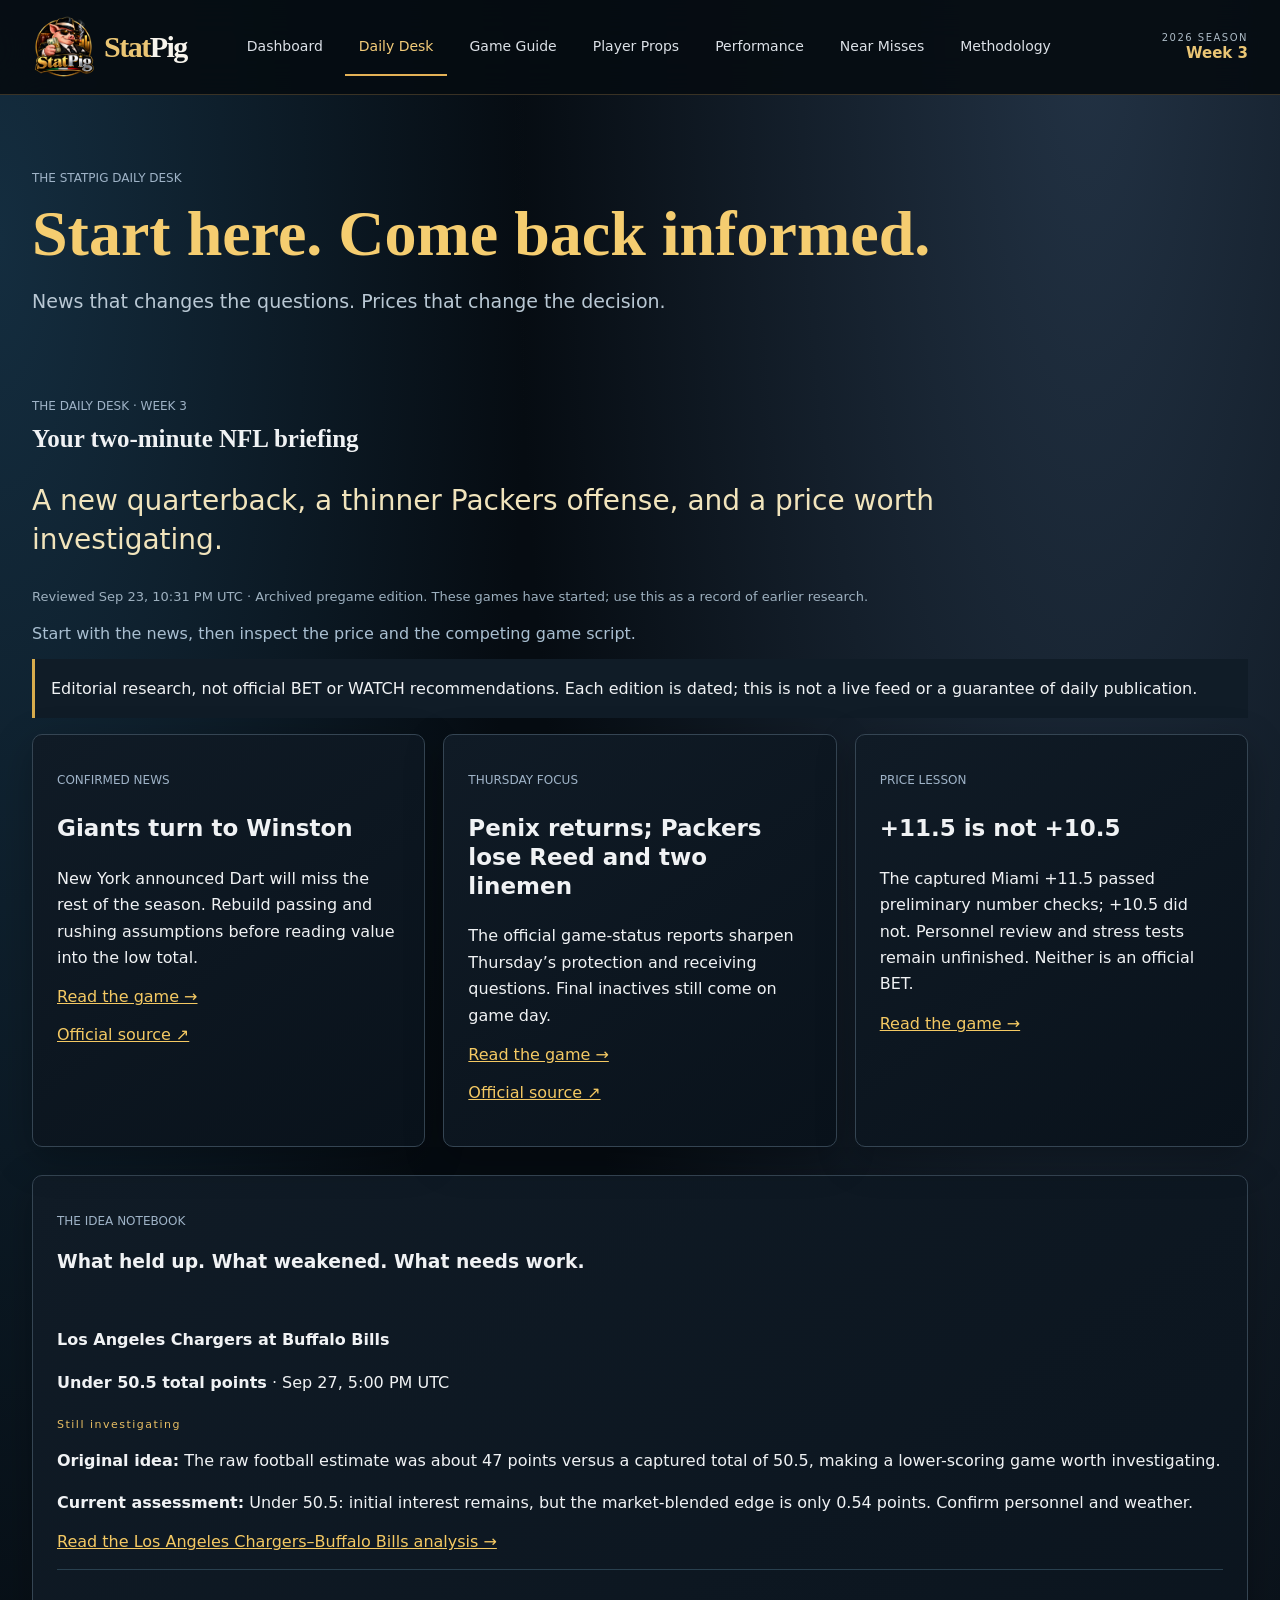
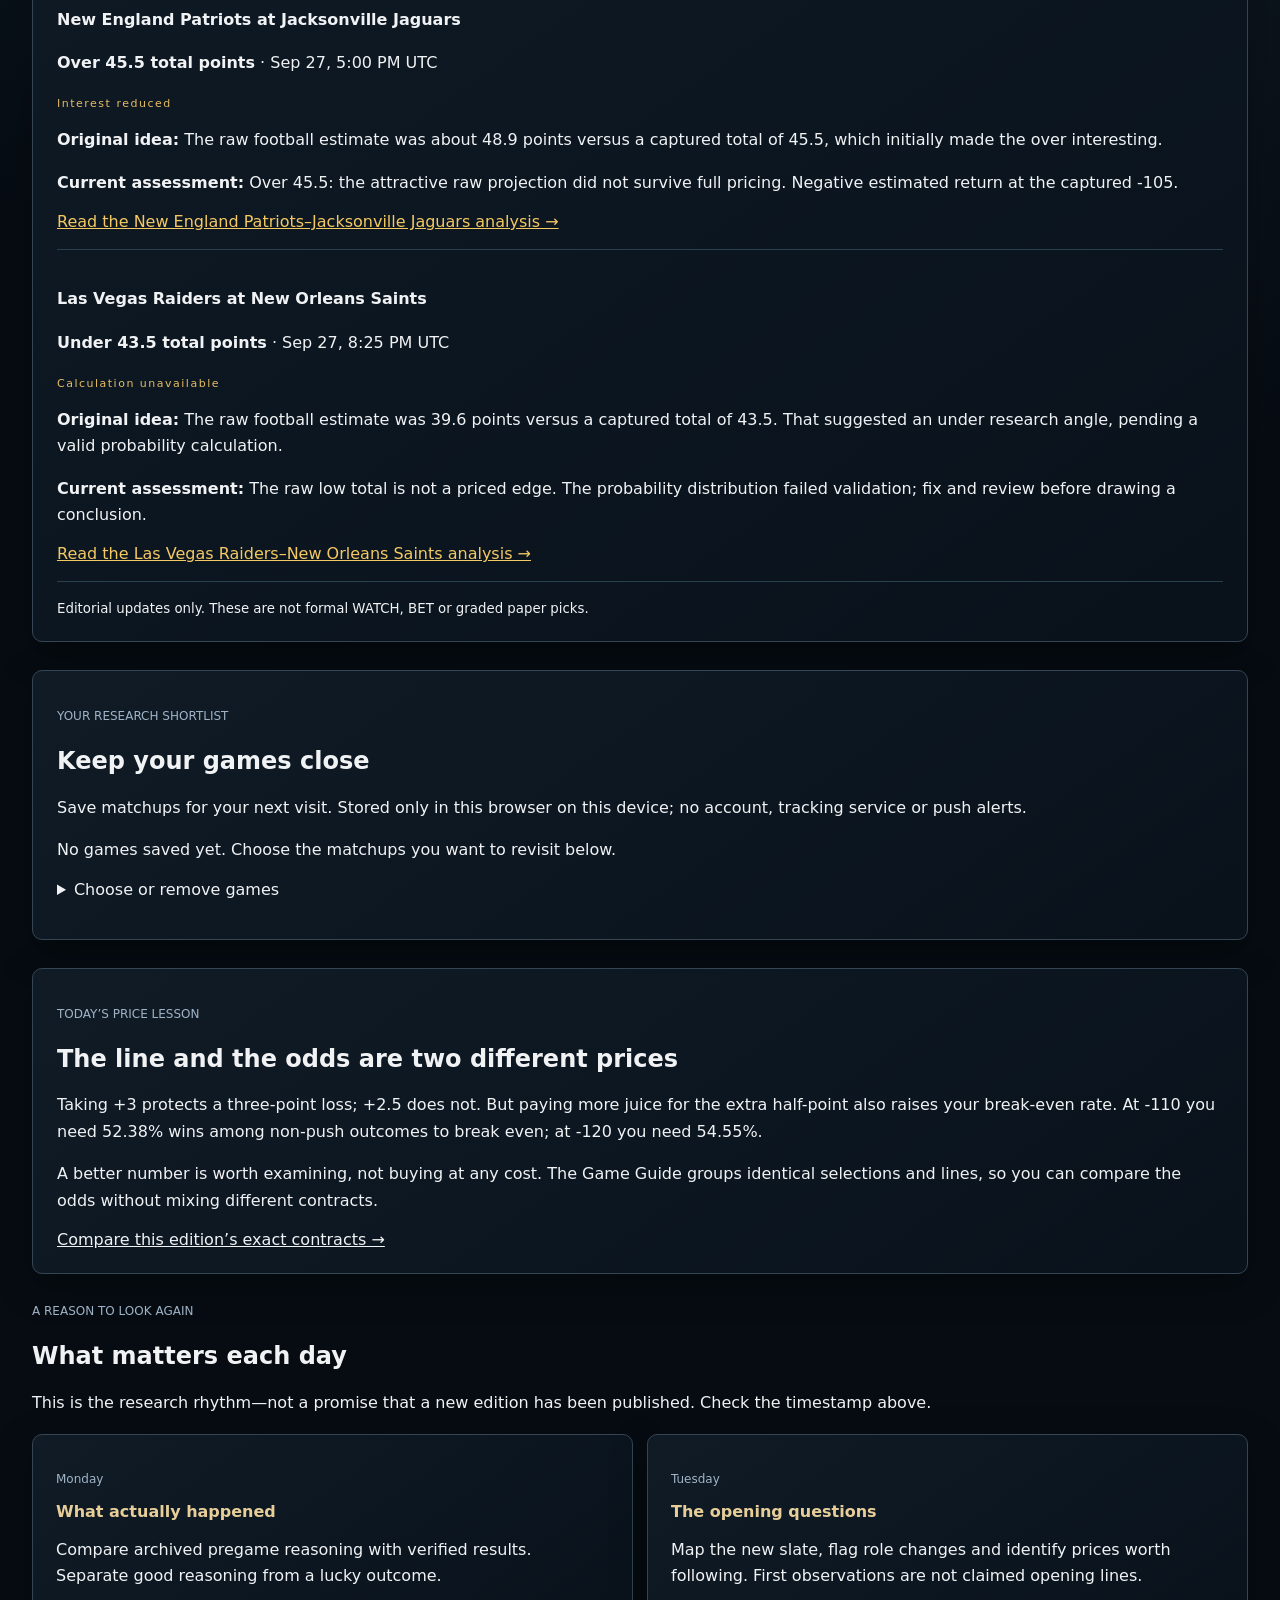
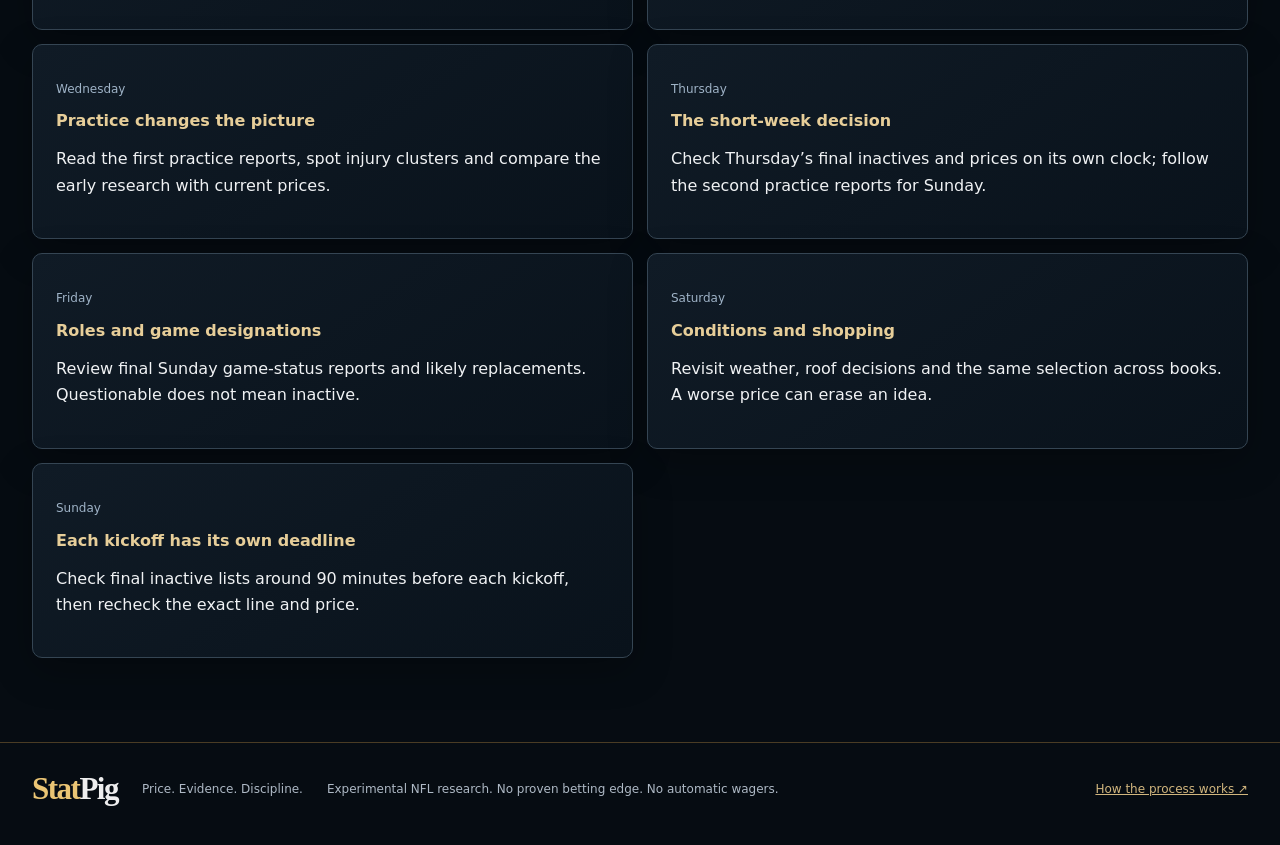
==== daily.html @ 7095e395 "Clarify notebook ideas and add Buffalo weather Identify notebook matchups, totals and kickoffs; sepa" ====
<!doctype html><html lang="en"><head><meta charset="utf-8"><meta name="viewport" content="width=device-width,initial-scale=1"><title>Daily Desk · StatPig</title><link rel="stylesheet" href="styles.css?v=17-week3-desk"><meta name="theme-color" content="#060c12"><meta name="description" content="StatPig NFL research: source-backed analysis, disciplined price gates, and transparent prospective performance."></head><body>
<a class="skip-link" href="#main-content">Skip to content</a><header class="topbar"><div class="site-header"><a class="wordmark" href="index.html" aria-label="StatPig home"><img src="statpig-mascot.png" alt="" width="66" height="66"><span>Stat<span>Pig</span></span></a><nav class="nav" aria-label="Main navigation"><a href="index.html">Dashboard</a><a href="daily.html" class="active" aria-current="page">Daily Desk</a><a href="guide.html">Game Guide</a><a href="props.html">Player Props</a><a href="results.html">Performance</a><a href="research.html">Near Misses</a><a href="methodology.html">Methodology</a></nav><div class="weekbox"><span>NFL Research</span><strong>Evidence first</strong></div></div></header>
<main id="main-content" class="shell"><section class="guide-intro"><p class="eyebrow">THE STATPIG DAILY DESK</p><h1>Start here. Come back informed.</h1><p>News that changes the questions. Prices that change the decision.</p></section><div id="daily-content"></div></main><footer class="footer" id="about"><a class="footer-brand" href="index.html">Stat<span>Pig</span></a><p>Price. Evidence. Discipline.</p><p class="fineprint">Experimental NFL research. No proven betting edge. No automatic wagers.</p><a href="methodology.html">How the process works ↗</a></footer><script src="shared.js?v=17-week3-desk"></script><script src="guide-data.js?v=17-week3-desk"></script><script src="daily-data.js?v=19-notebook"></script><script src="daily.js?v=19-notebook"></script></body></html>
---- styles.css ----
:root{
  --bg:#06111f;--bg2:#07182b;--panel:#0b1f36;--panel2:#102846;--line:#1d4163;--line2:#28567f;
  --ink:#f5f7fb;--muted:#9eb1c5;--cyan:#35d4ff;--blue:#2f84ff;--purple:#744dff;--green:#25d98a;
  --red:#ff5b65;--watch:#9aa9bc;--gold:#ffc84d;--shadow:0 14px 38px rgba(0,0,0,.28)
}
*{box-sizing:border-box}html{scroll-behavior:smooth}body{margin:0;background:radial-gradient(circle at 15% 0,#0b2d4b 0,transparent 30%),linear-gradient(180deg,#06111f,#071625 45%,#050d18);color:var(--ink);font-family:Inter,ui-sans-serif,system-ui,-apple-system,BlinkMacSystemFont,"Segoe UI",sans-serif;min-height:100vh}a{color:inherit}.topbar{position:sticky;top:0;z-index:20;background:rgba(5,14,25,.94);backdrop-filter:blur(18px);border-bottom:1px solid #163a5c}.brandrow{display:flex;align-items:center;justify-content:space-between;gap:22px;padding:18px 3vw 14px}.brand{display:flex;align-items:center;gap:14px}.ball{width:44px;height:44px;border:2px solid #dce9f6;border-radius:50%;display:grid;place-items:center;transform:rotate(-20deg);font-size:25px}.brand h1{font-size:23px;margin:0}.tag{color:#9fc0dd;margin:2px 0 0;font-size:13px}.quote{font-style:italic;color:#d3deea;font-size:13px;text-align:center;line-height:1.2}.weekbox{text-align:right}.weekbox span{display:block;color:#c8d5e3;font-size:12px}.weekbox strong{font-size:24px;color:var(--cyan)}.nav{display:flex;gap:4px;padding:0 3vw 8px;overflow-x:auto}.nav a{padding:11px 18px;border-radius:7px;text-decoration:none;color:#d9e6f1;font-size:13px;white-space:nowrap;border:1px solid transparent}.nav a.active,.nav a:hover{background:linear-gradient(180deg,#2f8cff,#1f6fe5);border-color:#58a8ff}.shell{padding:12px 2.6vw 42px;max-width:1800px;margin:auto}.kpis{display:grid;grid-template-columns:repeat(5,minmax(150px,1fr));gap:10px;margin:0 0 14px}.kpi{background:linear-gradient(180deg,#0b2037,#091a2e);border:1px solid var(--line);border-radius:8px;padding:14px 16px;text-align:center;box-shadow:var(--shadow)}.kpi .label{color:#b7c9d9;font-size:12px}.kpi strong{display:block;font-size:24px;margin-top:4px}.positive{color:var(--green)}.key{grid-column:span 2;display:flex;align-items:center;justify-content:space-around;gap:12px}.legend{display:flex;align-items:center;gap:8px;font-size:12px}.dot{width:20px;height:20px;border-radius:50%}.dot.bet{background:var(--green)}.dot.watch{background:var(--watch)}.dot.pass{background:var(--red)}.section-head{display:flex;align-items:flex-end;justify-content:space-between;gap:18px;margin:14px 0 8px}.section-head h2{font-size:20px;margin:0}.updated{font-size:12px;color:#c6d4e2}.panel{background:linear-gradient(180deg,rgba(13,34,57,.97),rgba(7,24,42,.97));border:1px solid var(--line2);border-radius:8px;box-shadow:var(--shadow)}.table-wrap{overflow:auto}.card-table{width:100%;border-collapse:collapse;min-width:1120px;font-size:12px}.card-table th{background:#0a1c31;color:#b9cad9;text-align:left;padding:9px 10px;border-right:1px solid #173654;border-bottom:1px solid #214a70;font-weight:600}.card-table td{padding:8px 10px;border-right:1px solid #15334f;border-bottom:1px solid #163957;vertical-align:middle}.card-table tr:hover{background:rgba(47,132,255,.10)}.teamcell{font-weight:700}.team-badge{display:inline-grid;place-items:center;width:28px;height:28px;border-radius:50%;background:#132d49;border:1px solid #2f668f;margin-right:8px;font-size:10px}.rating{font-weight:800;color:#67e8f9}.conf{color:var(--gold)}.status{display:inline-flex;align-items:center;justify-content:center;min-width:82px;padding:5px 11px;border-radius:999px;font-weight:900;font-size:11px;border:1px solid rgba(255,255,255,.25)}.status.BET{background:linear-gradient(180deg,#2af0a0,#10b96c);color:#042115}.status.WATCH{background:linear-gradient(180deg,#cbd5e1,#8798ac);color:#0a1725}.status.PASS{background:linear-gradient(180deg,#ff6c75,#db3946);color:#fff}.view{color:#6ccaff;font-weight:800;text-decoration:underline;cursor:pointer}.why{color:#d6e2ed;line-height:1.25}.info-grid{display:grid;grid-template-columns:1fr 1fr;gap:12px;margin-top:14px}.mini{padding:16px}.mini h3{margin:0 0 12px;font-size:16px}.injury{padding:10px 0;border-bottom:1px solid #163957}.injury:last-child{border-bottom:0}.injury strong{display:block}.injury span{font-size:12px;color:var(--muted)}.sev-high{color:#ff7b83}.sev-medium{color:#ffc95c}.log-table{width:100%;border-collapse:collapse;font-size:12px}.log-table th,.log-table td{padding:10px;border-bottom:1px solid #173957;text-align:left}.log-table th{color:#9fb4c8}.footer{padding:24px 3vw 40px;color:#6f8aa4;font-size:12px;text-align:center}

/* game page */
.game-hero{background:linear-gradient(90deg,#47259d,#5d2fc1,#30208c);border-top:1px solid #875eff;border-bottom:1px solid #875eff;padding:11px 3vw;display:flex;align-items:center;justify-content:space-between}.game-hero h2{margin:0;font-size:21px}.back{font-size:12px;text-decoration:none;color:#e8ddff}.matchup{display:grid;grid-template-columns:1.2fr .9fr .9fr;gap:12px;padding:14px}.teams{display:flex;justify-content:space-around;align-items:center;background:#091a2f;border:1px solid #173e60;border-radius:8px;padding:18px}.team{text-align:center}.team .big{width:74px;height:74px;border-radius:50%;display:grid;place-items:center;margin:0 auto 8px;background:#102947;border:2px solid #3e769f;font-weight:900;font-size:22px}.at{font-size:28px;color:#8aa0b6}.recbox,.confbox{background:#102845;border:1px solid #285174;border-radius:8px;padding:16px;text-align:center}.recbox .status{font-size:18px;min-width:130px}.recbox small,.confbox small{color:#b7c6d7}.tabs{display:flex;gap:3px;padding:0 14px 12px;overflow:auto}.tabs button{background:#0f2945;color:#dbe7f1;border:1px solid #1c4467;border-radius:6px;padding:10px 15px;cursor:pointer;white-space:nowrap}.tabs button.active{background:#2d84ff}.detail{display:grid;grid-template-columns:1.1fr 1.1fr 1fr;gap:12px;padding:0 14px 14px}.detail-card{background:#071a2f;border:1px solid #204b6d;border-radius:8px;padding:15px}.detail-card h3{margin:0 0 12px;font-size:15px}.reason{display:grid;grid-template-columns:30px 1fr;gap:9px;margin:10px 0}.num{width:26px;height:26px;border-radius:50%;display:grid;place-items:center;background:#6b49d5;font-weight:800}.reason p{margin:0;color:#d7e3ee;font-size:12px;line-height:1.45}.meterrow{margin:12px 0}.meterrow .label{font-size:12px;margin-bottom:5px}.meter{display:flex;gap:4px}.bar{height:9px;width:18px;border-radius:2px;background:#24425c}.bar.on{background:#7f52ff}.bar.hot{background:#ff6a49}.factgrid{display:grid;grid-template-columns:repeat(3,1fr);gap:8px}.fact{background:#0d2947;border-radius:6px;padding:9px}.fact span{display:block;color:#9db1c6;font-size:10px}.fact strong{font-size:12px}.bottomline{display:grid;grid-template-columns:2fr 1.5fr 1fr;gap:12px;padding:0 14px 14px}.quote-card{font-style:italic;color:#d5d9ee}.hidden{display:none!important}@media(max-width:1100px){.kpis{grid-template-columns:repeat(2,1fr)}.key{grid-column:span 2}.detail,.bottomline,.matchup,.info-grid{grid-template-columns:1fr}.quote{display:none}}@media(max-width:700px){.brandrow{padding:12px 4vw}.brand h1{font-size:18px}.tag{display:none}.weekbox strong{font-size:19px}.nav{padding-left:4vw}.shell{padding:10px 3vw 28px}.kpis{grid-template-columns:1fr 1fr}.kpi{padding:11px}.key{grid-column:1/-1;flex-wrap:wrap}.section-head{align-items:flex-start;flex-direction:column}.game-hero{align-items:flex-start;gap:8px;flex-direction:column}.teams{padding:12px}.team .big{width:58px;height:58px}.tabs{padding:0 8px 10px}.detail,.bottomline,.matchup{padding-left:8px;padding-right:8px}}

/* props */
.negative{color:var(--red)}.props-table{min-width:1500px}.props-kpis{grid-template-columns:repeat(5,minmax(150px,1fr))}.audit-list{display:grid;grid-template-columns:1fr 1fr;gap:8px 14px;font-size:12px;color:#d6e2ed}.audit-list span{padding:8px 10px;background:#0a2037;border:1px solid #183d5d;border-radius:6px}.bodycopy{font-size:12px;line-height:1.65;color:#d6e2ed}.prop-hero{display:grid;grid-template-columns:1.5fr .65fr .75fr .55fr .75fr .8fr;gap:10px;padding:14px}.player-card{display:flex;align-items:center;gap:14px;background:#091a2f;border:1px solid #173e60;border-radius:8px;padding:14px}.avatar{width:68px;height:68px;border-radius:50%;display:grid;place-items:center;background:#112d4c;border:2px solid #3c789f;font-size:20px;font-weight:900}.player-card h2{margin:2px 0;font-size:23px}.eyebrow,.muted{color:#9fb3c7;font-size:12px}.prop-stat{background:#0d2947;border:1px solid #244d70;border-radius:8px;padding:14px;text-align:center}.prop-stat span,.prop-stat small{display:block;color:#9db1c6;font-size:10px}.prop-stat strong{display:block;font-size:22px;margin:7px 0}.checkline{padding:8px 0;border-bottom:1px solid #173957;font-size:12px;color:#d7e4ef}.checkline:last-child{border-bottom:0}.audit-row{display:grid;grid-template-columns:25px 1fr;gap:8px;padding:10px 0;border-bottom:1px solid #173957;font-size:12px;line-height:1.5}.audit-row b{color:var(--green)}.audit-row.risk b{color:var(--gold)}
@media(max-width:1100px){.prop-hero{grid-template-columns:1fr 1fr}.player-card{grid-column:1/-1}.props-kpis{grid-template-columns:repeat(2,1fr)}}@media(max-width:700px){.prop-hero{grid-template-columns:1fr}.player-card{grid-column:auto}.audit-list{grid-template-columns:1fr}}

.side-badge{display:inline-flex;align-items:center;justify-content:center;min-width:72px;padding:5px 11px;border-radius:999px;font-weight:950;letter-spacing:.05em;font-size:11px;border:1px solid rgba(255,255,255,.24)}.side-badge.over{background:linear-gradient(180deg,#2af0a0,#10b96c);color:#042115}.side-badge.under{background:linear-gradient(180deg,#66b7ff,#2f7eea);color:#041a31}.side-badge.large{font-size:16px;min-width:96px;padding:8px 15px}
/* v12 — explicit WATCH gates + scroll-first game detail */
.watch-mini{margin-top:8px;padding:8px 10px;border-left:3px solid var(--watch);background:rgba(154,169,188,.08);border-radius:4px;font-size:11px;line-height:1.45;color:#c7d4e0}.watch-mini b{color:#fff}.watch-mini.secondary{border-left-color:#7f52ff;background:rgba(127,82,255,.08)}
.game-scroll{max-width:1500px}.scroll-section{margin:14px 0}.section-label{font-size:11px;text-transform:uppercase;letter-spacing:.12em;color:#7fa3c4;font-weight:800;margin:0 0 7px 4px}.two-col{grid-template-columns:1.15fr .85fr;padding:0}.decision-grid{display:grid;grid-template-columns:1fr 1fr;gap:12px}.decision-card{border-radius:8px;padding:16px;border:1px solid}.decision-card h3{margin:0 0 9px;font-size:15px}.decision-card p{margin:0;font-size:13px;line-height:1.6}.decision-card.action{background:linear-gradient(180deg,rgba(18,87,69,.28),rgba(6,35,30,.45));border-color:#1b8c68}.decision-card.action h3{color:#65f3b0}.decision-card.kill{background:linear-gradient(180deg,rgba(109,38,47,.25),rgba(44,14,22,.42));border-color:#97404b}.decision-card.kill h3{color:#ff8a92}.secondary-watch{margin-top:10px;background:#0b1f37;border:1px solid #6346ae;border-radius:8px;padding:14px}.secondary-watch>div{display:flex;align-items:center;gap:10px;margin-bottom:8px}.secondary-watch p{margin:5px 0;color:#d6e2ed;font-size:12px;line-height:1.5}.scroll-bottom{padding:0;grid-template-columns:1.6fr 1.4fr .8fr}.game-scroll .detail-card{box-shadow:0 8px 24px rgba(0,0,0,.16)}
@media(max-width:900px){.two-col,.decision-grid,.scroll-bottom{grid-template-columns:1fr}.watch-mini{min-width:260px}}
/* v13: preserve the original navy layout; make evidence states explicit. */
.integrity-banner{padding:15px 18px;border:1px solid #6b633e;border-left:4px solid var(--gold);border-radius:8px;background:#172537;margin:6px 0 16px}.integrity-banner strong{display:block;font-size:15px;color:#ffe2a0}.integrity-banner span{font-size:12px;color:#c6d6e5}.integrity-banner p{font-size:12px;line-height:1.6;margin:6px 0 0;color:#d3dfeb}.empty{padding:30px!important;text-align:center;line-height:1.8}.empty h3{margin:0 0 8px}.status.FINAL,.status.ARCHIVE{background:#20374b;color:#c7d7e5}.calculation{margin-bottom:16px;border-bottom:1px solid var(--line);padding-bottom:12px}.calculation h4{margin:5px 0}.section-space{margin-top:16px}.fineprint{font-size:12px;color:var(--muted);line-height:1.7}.chart-wrap{height:170px;display:flex;align-items:center;justify-content:center}.chart-wrap svg{width:100%;height:160px}.record-grid{display:grid;grid-template-columns:1fr 1fr;gap:15px}.correction{border-bottom:1px solid var(--line);padding:12px 0;line-height:1.6;font-size:13px}.props-table{min-width:900px}.card-table .why{min-width:300px;max-width:540px;line-height:1.55}.factgrid{grid-template-columns:2fr 1.4fr .7fr}.bodycopy{font-size:13px}button.download{background:#246cbe;color:#fff;border:1px solid #58a8ff;border-radius:6px;padding:9px 14px;cursor:pointer}@media(max-width:700px){.record-grid{grid-template-columns:1fr}.factgrid{grid-template-columns:1fr}.props-kpis{grid-template-columns:1fr 1fr}}

/* StatPig gold identity: presentation only; decisions remain ledger-derived. */
:root{--bg:#060c12;--bg2:#0a131d;--panel:#0d1720;--panel2:#152331;--line:#263440;--line2:#3a4853;--gold:#e9ba59;--cyan:#e9ba59;--blue:#e9ba59;--muted:#a7b3bf;--watch:#63d7a3;--shadow:0 12px 38px #0004}
body{background:radial-gradient(ellipse at 85% 0,#223244 0,transparent 36rem),radial-gradient(ellipse at 0 15rem,#142d3f 0,transparent 33rem),#060c12;color:#f0f2f4}html{scroll-padding-top:110px}a:focus-visible,button:focus-visible{outline:3px solid #ffe1a0;outline-offset:5px}.skip-link{position:fixed;left:15px;top:-80px;z-index:100;background:#f1c36b;color:#071019;padding:14px}.skip-link:focus{top:12px}.topbar{background:#060c12ed;border-bottom:1px solid #bd955547;position:sticky}.site-header{max-width:1440px;padding:8px 32px;min-height:94px;margin:auto;display:flex;align-items:center;gap:46px}.wordmark{display:flex;gap:8px;align-items:center;text-decoration:none;flex-shrink:0}.wordmark>span,.footer-brand{font:700 30px Georgia,serif;color:#eac574;letter-spacing:-1.5px}.wordmark span span,.footer-brand span{color:#f7f4ed}.wordmark img{width:64px;height:64px;object-fit:contain}.nav{padding:0;gap:8px;flex:1;overflow:visible}.nav a{border-radius:0;padding:20px 14px;font-size:14px;color:#dce1e7;border:0;border-bottom:2px solid transparent}.nav a.active,.nav a:hover{background:none;color:#f3cc79;border-color:#e4b257}.weekbox span{font-size:10px;letter-spacing:.15em;text-transform:uppercase;color:#adbbc6}.weekbox strong{font-size:15px;color:#eac574}.shell{max-width:1440px;padding:26px 32px 56px}.landing-hero{display:grid;grid-template-columns:1.1fr 1fr;align-items:center;min-height:535px;position:relative;isolation:isolate;margin:-10px 0 10px}.landing-hero:before{content:'';position:absolute;inset:0 -32px;background:radial-gradient(ellipse at 76% 55%,#b984211a,transparent 45%),repeating-linear-gradient(175deg,transparent 0 65px,#7894b007 66px 68px);z-index:-1;pointer-events:none}.hero-copy{padding:30px 0 35px 20px;z-index:1}.hero-copy .eyebrow{font-size:11px;font-weight:650;letter-spacing:.28em;color:#e9bc68;margin:0 0 22px}.hero-copy h1{font:700 clamp(36px,4.4vw,66px)/1.03 Georgia,'Times New Roman',serif;letter-spacing:-2.2px;margin:0 0 22px}.hero-copy h1>span{color:#edc979;background:linear-gradient(#ffe6a5,#cf9a36);background-clip:text;-webkit-background-clip:text;-webkit-text-fill-color:transparent}.hero-description{font-size:21px;line-height:1.5;color:#e1e6eb;margin:0 0 12px}.hero-summary{max-width:470px;font-size:15px;line-height:1.75;color:#aebac7}.hero-actions{display:flex;gap:14px;flex-wrap:wrap;margin:26px 0 17px}.button-gold,.button-outline{display:inline-flex;align-items:center;justify-content:center;gap:24px;padding:14px 20px;border:1px solid #d6ae58;border-radius:6px;text-decoration:none;font-size:13px;font-weight:700;min-height:46px}.button-gold{color:#17130b;background:linear-gradient(150deg,#ffe294,#e5b350 70%,#bf8833);box-shadow:0 3px 18px #d6ac4220}.button-outline{color:#f2ca76;background:#060d16b3}.button-gold:hover{filter:brightness(1.1)}.button-outline:hover{background:#caa05218}.hero-footnote{font-size:11px;letter-spacing:.04em;color:#92a1b0}.hero-art{position:relative;align-self:stretch;display:grid;place-items:center}.hero-art img{width:100%;height:auto;max-height:575px;object-fit:contain;filter:drop-shadow(0 12px 28px #0009)}.art-caption{position:absolute;right:-10px;bottom:38px;font:italic 19px/1.15 Georgia,serif;color:#ca9f54;transform:rotate(-8deg)}.kpis{gap:0;border-top:1px solid #ca9f5480;border-bottom:1px solid #ca9f5480;margin:15px 0 26px;background:#050b11b3}.kpi{background:none;border:0;border-right:1px solid #b68d4c44;border-radius:0;box-shadow:none;padding:20px 12px}.kpi:last-child{border-right:0}.kpi strong{color:#f0c76c;font-size:26px;margin:6px 0}.kpi .label{font-size:11px;color:#a7b4c0}.kpi .label:first-child{letter-spacing:.09em;text-transform:uppercase;color:#e1e5e9}.feature-grid{display:grid;grid-template-columns:repeat(4,minmax(0,1fr));gap:16px;margin:0 0 30px}.feature-card{display:block;position:relative;text-decoration:none;border:1px solid #455666;border-radius:10px;overflow:hidden;background:linear-gradient(145deg,#111e2a,#060c12 80%);transition:transform .18s,border-color .18s}.feature-card:hover{transform:translateY(-3px);border-color:#e0b45e}.feature-art{height:145px;padding:22px;position:relative;overflow:hidden;border-bottom:1px solid #2d3c49;background:radial-gradient(ellipse at 90% 0,#43658160,transparent 80%)}.feature-art>span{font-size:9px;letter-spacing:.2em;color:#dcc289;position:relative;z-index:1}.feature-art>b{display:block;font:italic 25px/1.2 Georgia,serif;color:#cbd7e1;margin-top:14px;position:relative;z-index:1}.field-art:after{content:'';position:absolute;width:200px;height:190px;right:-60px;bottom:-70px;border:1px solid #91a7bf30;transform:rotate(-25deg);background:repeating-linear-gradient(0deg,transparent 0 25px,#718aab25 26px 27px)}.play-art:after{content:'×  ○  ×\A  ↗  ○  ↗';white-space:pre;position:absolute;right:10px;bottom:-10px;font-size:46px;line-height:1.2;color:#8eabc326;transform:rotate(-20deg)}.record-art:after{content:'';position:absolute;width:120px;height:110px;right:0;bottom:-15px;transform:rotate(-15deg);border:1px solid #e2ba6330;background:repeating-linear-gradient(0deg,transparent 0 18px,#b3966225 19px 20px)}.signal-art>div{display:flex;gap:6px;align-items:flex-end;margin-top:22px;flex-wrap:wrap}.signal-art i{font-style:normal;min-width:64px;font-size:10px}.feature-copy{padding:20px 20px 50px}.feature-copy h2{font-size:13px;text-transform:uppercase;letter-spacing:.035em;color:#edc66b;margin:0 0 12px}.feature-copy p{font-size:13px;line-height:1.7;color:#b9c5cf;margin:0}.feature-arrow{position:absolute;bottom:15px;right:18px;border:1px solid #dab263;border-radius:50%;display:grid;place-items:center;width:29px;height:29px;color:#edc66b}.status.BET{background:linear-gradient(#926d28,#493714);color:#ffe4a0;border-color:#ddb766}.status.WATCH{background:#103227;color:#7be0b1;border-color:#258059}.status.PASS{background:#37151c;color:#ff959e;border-color:#944050}.section-head{margin-top:34px;margin-bottom:15px}.section-head h2{font:600 25px Georgia,serif}.panel{background:linear-gradient(145deg,#101b26,#09121b);border-color:#354553;border-radius:10px}.mini{padding:23px}.mini h3{color:#e7ce99}.card-table th{background:#121e29;color:#c8baa0;border-color:#34404b;padding:14px 12px}.card-table td{padding:15px 12px;border-color:#283643}.card-table tr:hover{background:#ddae5010}.view{color:#eac575;text-decoration:none}.integrity-banner{background:#161b21;border-color:#655637;border-left-color:#d6af60;padding:14px 18px}.integrity-banner strong{font-size:13px}.integrity-banner p{color:#b8c3cd}.game-hero{background:linear-gradient(90deg,#1e2c3b,#0d1822);border-color:#9f7d4155;padding:20px 3vw}.back{color:#e0bf7b}.recbox,.confbox,.detail-card,.teams,.player-card,.prop-stat{background:#101e2b;border-color:#3b4e5e}.num{background:#725726}.section-label{color:#c6a86f}.footer{border-top:1px solid #b98b4360;max-width:1440px;margin:auto;padding:28px 32px 38px;display:flex;align-items:center;gap:24px;text-align:left;flex-wrap:wrap}.footer-brand{font-size:31px;text-decoration:none}.footer>p{margin:0;color:#aeb9c5;font-size:12px}.footer>.fineprint{flex:1}.footer>a:last-child{color:#d1b67e;font-size:12px}.footer-brand span{color:#eee}.download{background:#604b25!important;border-color:#caa257!important}.brandrow{max-width:1440px;margin:auto}
@media(max-width:1150px){.site-header{gap:20px}.nav a{padding:18px 9px;font-size:13px}.wordmark>span{display:none}.hero-copy{padding-left:0}.hero-copy h1{font-size:49px}.hero-art img{max-height:490px}.art-caption{display:none}.feature-grid{gap:12px}.feature-copy{padding:17px 15px 50px}.feature-art{padding:18px}.kpis{grid-template-columns:repeat(5,minmax(0,1fr))}.kpi strong{font-size:22px}}
@media(max-width:800px){.site-header{padding:8px 20px;flex-wrap:wrap;gap:0;justify-content:space-between}.wordmark>span{display:block}.wordmark img{height:46px;width:46px}.wordmark>span{font-size:25px}.nav{flex-basis:100%;order:3;justify-content:space-between;gap:0}.nav a{padding:12px 5px;font-size:12px}.shell{padding:18px 20px 36px}.landing-hero{grid-template-columns:1.15fr 1fr;min-height:400px}.hero-copy h1{font-size:38px;letter-spacing:-1.5px}.hero-copy .eyebrow{font-size:9px;letter-spacing:.17em}.hero-description{font-size:17px}.hero-summary{font-size:13px}.hero-actions{gap:10px}.button-gold,.button-outline{padding:12px 14px;font-size:12px}.feature-grid{grid-template-columns:1fr 1fr}.kpis{grid-template-columns:repeat(3,minmax(0,1fr))}.kpi{border-bottom:1px solid #b68d4c30}.hero-art img{width:120%;max-width:none}.landing-hero:before{inset:0}.footer{padding:24px 20px}.footer>.fineprint{flex-basis:100%}}
@media(max-width:520px){.landing-hero{grid-template-columns:1fr;margin-top:0}.hero-copy{padding:26px 0 0}.hero-copy h1{font-size:43px;letter-spacing:-1.7px}.hero-copy .eyebrow{margin-bottom:16px}.hero-description{font-size:18px}.hero-summary{max-width:340px}.hero-art{height:300px}.hero-art img{width:310px;max-width:100%;max-height:310px}.hero-actions{margin:22px 0 16px}.hero-footnote{font-size:10px}.kpis{grid-template-columns:1fr 1fr;margin-top:5px}.kpi:last-child{grid-column:1/-1}.kpi{padding:15px 8px}.feature-grid{gap:10px}.feature-art{height:130px;padding:15px}.feature-art>b{font-size:21px}.feature-copy h2{font-size:11px;line-height:1.5}.feature-copy p{font-size:12px}.feature-copy{padding:16px 13px 52px}.signal-art>div{gap:4px;margin-top:12px}.signal-art .status{padding:4px 6px;min-width:55px}.section-head h2{font-size:23px}.section-head{gap:8px}.mini{padding:18px}.footer{gap:14px}.weekbox strong{font-size:13px}.weekbox span{font-size:9px}.integrity-banner p{font-size:11px}}
@media(prefers-reduced-motion:reduce){html{scroll-behavior:auto}.feature-card{transition:none}}
@media(max-width:800px){.site-header .nav{min-width:0;max-width:100%;overflow-x:auto;scrollbar-width:thin}.site-header .nav a{flex-shrink:0}}

/* Daily editorial desk */
.guide-intro{padding:38px 0 22px}.guide-intro h1{font-family:Georgia,serif;font-size:clamp(36px,5vw,64px);margin:12px 0;color:#f5cd70}.guide-intro>p:last-child{font-size:19px;color:#b9c8d4}.guide-time{color:#9db0bf;font-size:13px;line-height:1.6}.guide-notice{padding:16px;border-left:3px solid #d8ac4d;background:#101c27;line-height:1.7}.guide-highlights{display:grid;grid-template-columns:repeat(3,1fr);gap:18px;margin:22px 0}.guide-highlights>a{display:block;text-decoration:none;color:inherit}.guide-highlights h3{font-family:Georgia,serif;font-size:25px;line-height:1.25;color:#f3d183}.guide-highlights p{font-size:15px;line-height:1.75}.guide-highlights span{color:#f3d183}.guide-two{display:grid;grid-template-columns:1fr 1fr;gap:18px;margin:24px 0}.guide-two p{line-height:1.7}.guide-updates{padding-left:18px}.guide-updates li{padding:10px 0;border-bottom:1px solid #293c49}.guide-updates p{margin:5px 0;font-size:14px}.guide-updates small{color:#a8b9c6}.guide-game{padding:28px;margin:24px 0}.guide-game-top{display:flex;align-items:center;justify-content:space-between;gap:15px}.guide-tag{color:#e7bd63;font-size:11px;letter-spacing:1.5px}.guide-game h2{font-size:clamp(24px,3vw,34px);margin:12px 0}.guide-angle{font-family:Georgia,serif;color:#f3d183;font-size:25px;font-weight:400}.guide-prose{max-width:940px}.guide-prose h4{font-size:16px;color:#e7bd63;margin:26px 0 8px}.guide-prose p{font-size:16px;line-height:1.85;color:#d6e0e8;margin:0 0 18px}.guide-game details{border-top:1px solid #304450;padding:18px 0}.guide-game summary{cursor:pointer;color:#f3d183;font-weight:600}.guide-prices{width:100%;min-width:620px;border-collapse:collapse;margin-top:18px}.guide-prices th,.guide-prices td{text-align:left;padding:14px;border-bottom:1px solid #304450;vertical-align:top;font-size:14px}.guide-prices td div+div{margin-top:10px}.guide-prices small{color:#adc0cd;line-height:1.5}.guide-injuries{columns:2;padding-left:18px}.guide-injuries li{break-inside:avoid;margin:10px 0;line-height:1.6}.guide-sources{font-size:13px;line-height:1.9}.guide-checkpoint{background:#0b1822;padding:16px;margin:12px 0 20px;line-height:1.8;font-size:14px}.guide-checkpoint small{color:#9db0bf}#game-search{display:block;width:100%;max-width:420px;background:#09131d;border:1px solid #5b7485;border-radius:6px;color:white;padding:12px;margin-top:8px;font:inherit}#daily-guide{padding:30px 0}.guide-game[hidden]{display:none}@media(max-width:800px){.guide-highlights,.guide-two{grid-template-columns:1fr}.guide-game{padding:20px}.guide-injuries{columns:1}.guide-game-top{display:block}}
.landing-hero{min-height:390px}.hero-art img{max-height:390px}.hero-copy h1{font-size:clamp(36px,4vw,56px)}@media(max-width:520px){.landing-hero{min-height:0}.hero-art{display:none}.hero-copy{padding:16px 0 0}.hero-copy h1{font-size:36px}.hero-description,.hero-footnote{display:none}.hero-summary{line-height:1.6}.hero-actions{margin:16px 0}.guide-highlights h3{font-size:23px}.section-head{flex-wrap:wrap}}

.guide-availability{border-left:3px solid #e9b94f;background:rgba(233,185,79,.07);padding:16px 20px;margin:20px 0;border-radius:4px}.guide-availability.pending{border-color:#7f96a5;background:rgba(127,150,165,.07)}.guide-availability small{color:#bdc9d2}.guide-availability details{margin-top:14px}
/* Daily research desk */
#daily-desk,.daily-notebook,.daily-watchlist,.daily-value,.daily-rhythm{margin:28px 0}.daily-deck{font-size:clamp(20px,2.4vw,28px);max-width:940px;line-height:1.4;color:#f1e4bc}.daily-return{color:#a9bfd1}.daily-stories{display:grid;grid-template-columns:repeat(3,minmax(0,1fr));gap:18px}.daily-story,.daily-notebook,.daily-watchlist,.daily-value{padding:24px}.daily-story h3{font-size:23px;line-height:1.25}.daily-story p,.daily-notebook p,.daily-value p,.daily-watchlist p,.daily-rhythm p{line-height:1.65}.daily-story a,.notebook-row a,.saved-game{color:#f4c963}.notebook-row{padding:18px 0;border-bottom:1px solid #29404f}.notebook-row:last-of-type{margin-bottom:16px}.saved-game{display:flex;flex-direction:column;gap:6px;padding:16px;margin-bottom:10px;background:#091722;border:1px solid #385063;border-radius:10px;text-decoration:none}.saved-game span{color:#c3d0db;font-size:14px}.save-grid,.rhythm-grid{display:grid;grid-template-columns:repeat(2,minmax(0,1fr));gap:14px;margin:18px 0}.save-grid button{text-align:left;white-space:normal;line-height:1.5;cursor:pointer}.save-grid button[aria-pressed=true]{background:#263a30;border-color:#89b898}.guide-prop{padding:18px;border-left:3px solid #e9bd61;background:#0a1924;margin:20px 0}.guide-prop p{line-height:1.6}button:focus-visible,a:focus-visible,summary:focus-visible,input:focus-visible{outline:3px solid #f4cf77;outline-offset:4px}.topbar .nav{flex-wrap:wrap}@media(max-width:850px){.daily-stories{grid-template-columns:1fr}.save-grid,.rhythm-grid{grid-template-columns:1fr}.daily-story,.daily-notebook,.daily-watchlist,.daily-value{padding:18px}}
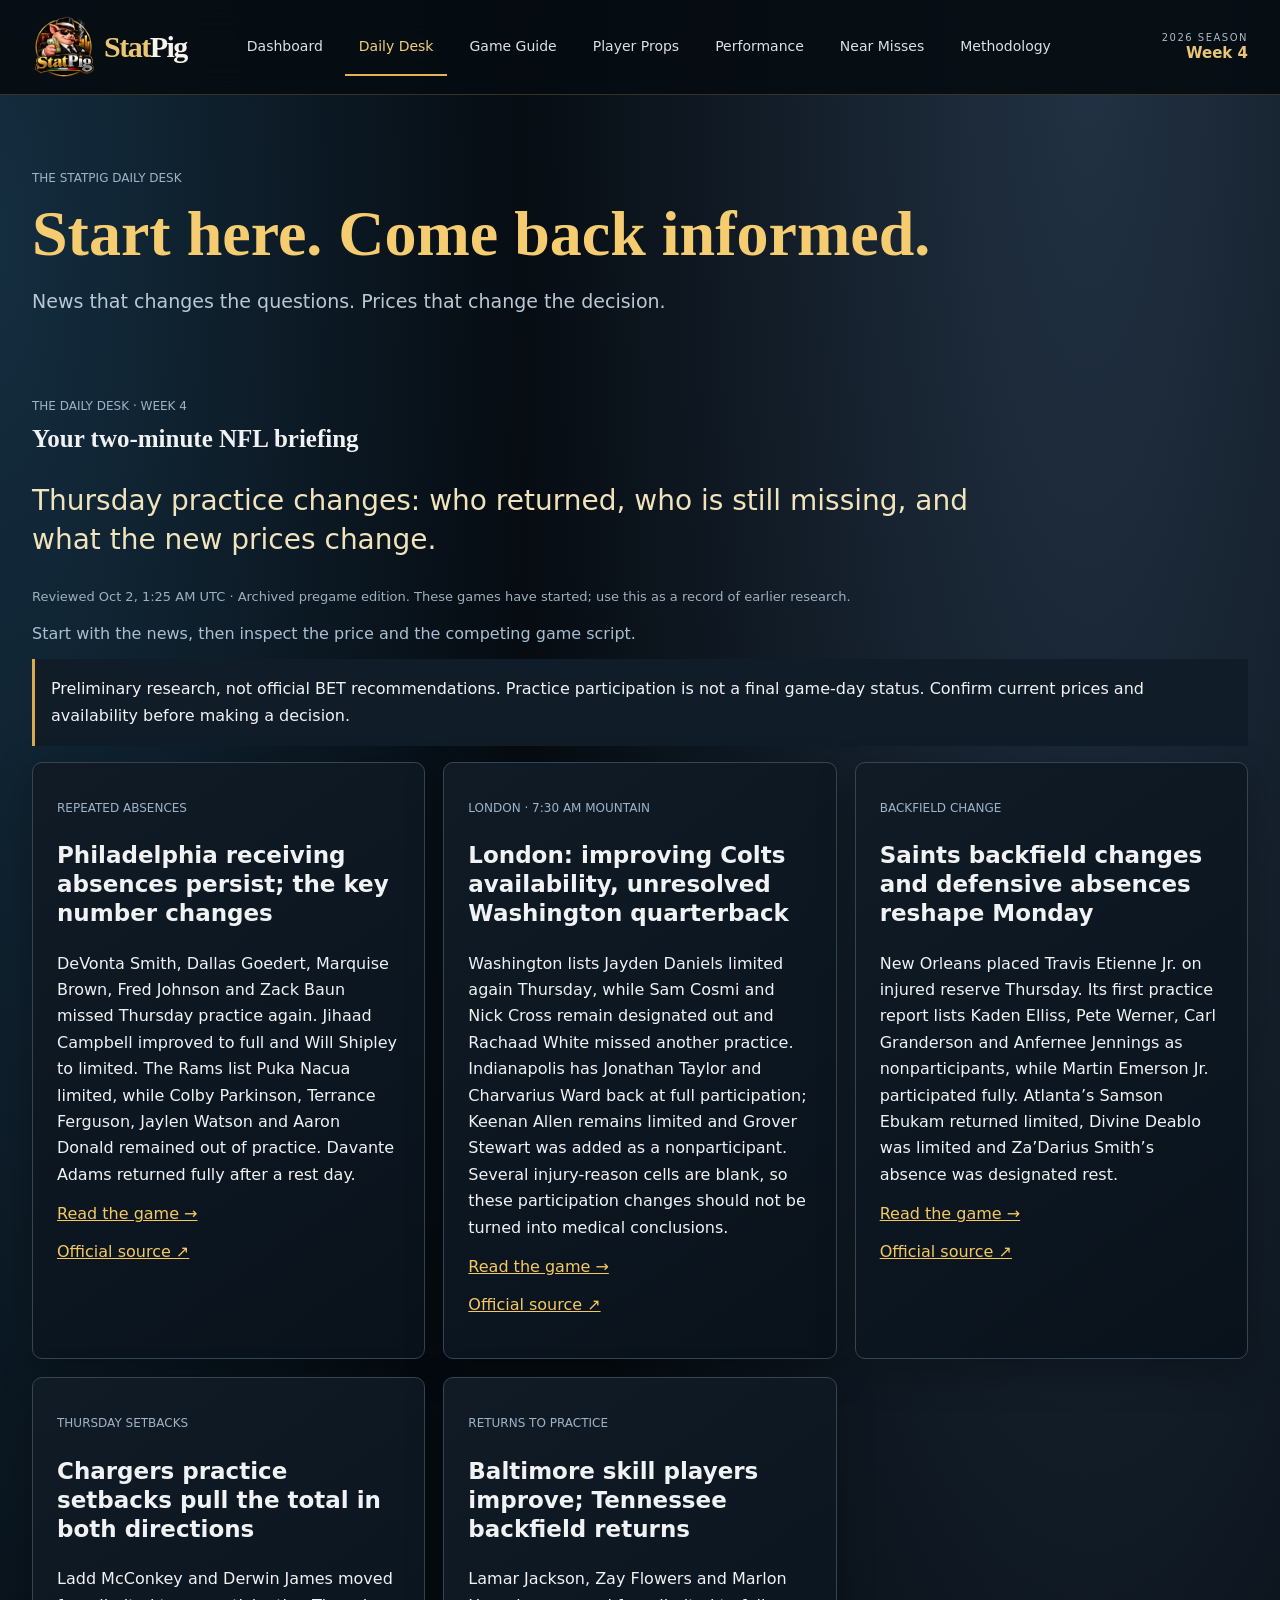
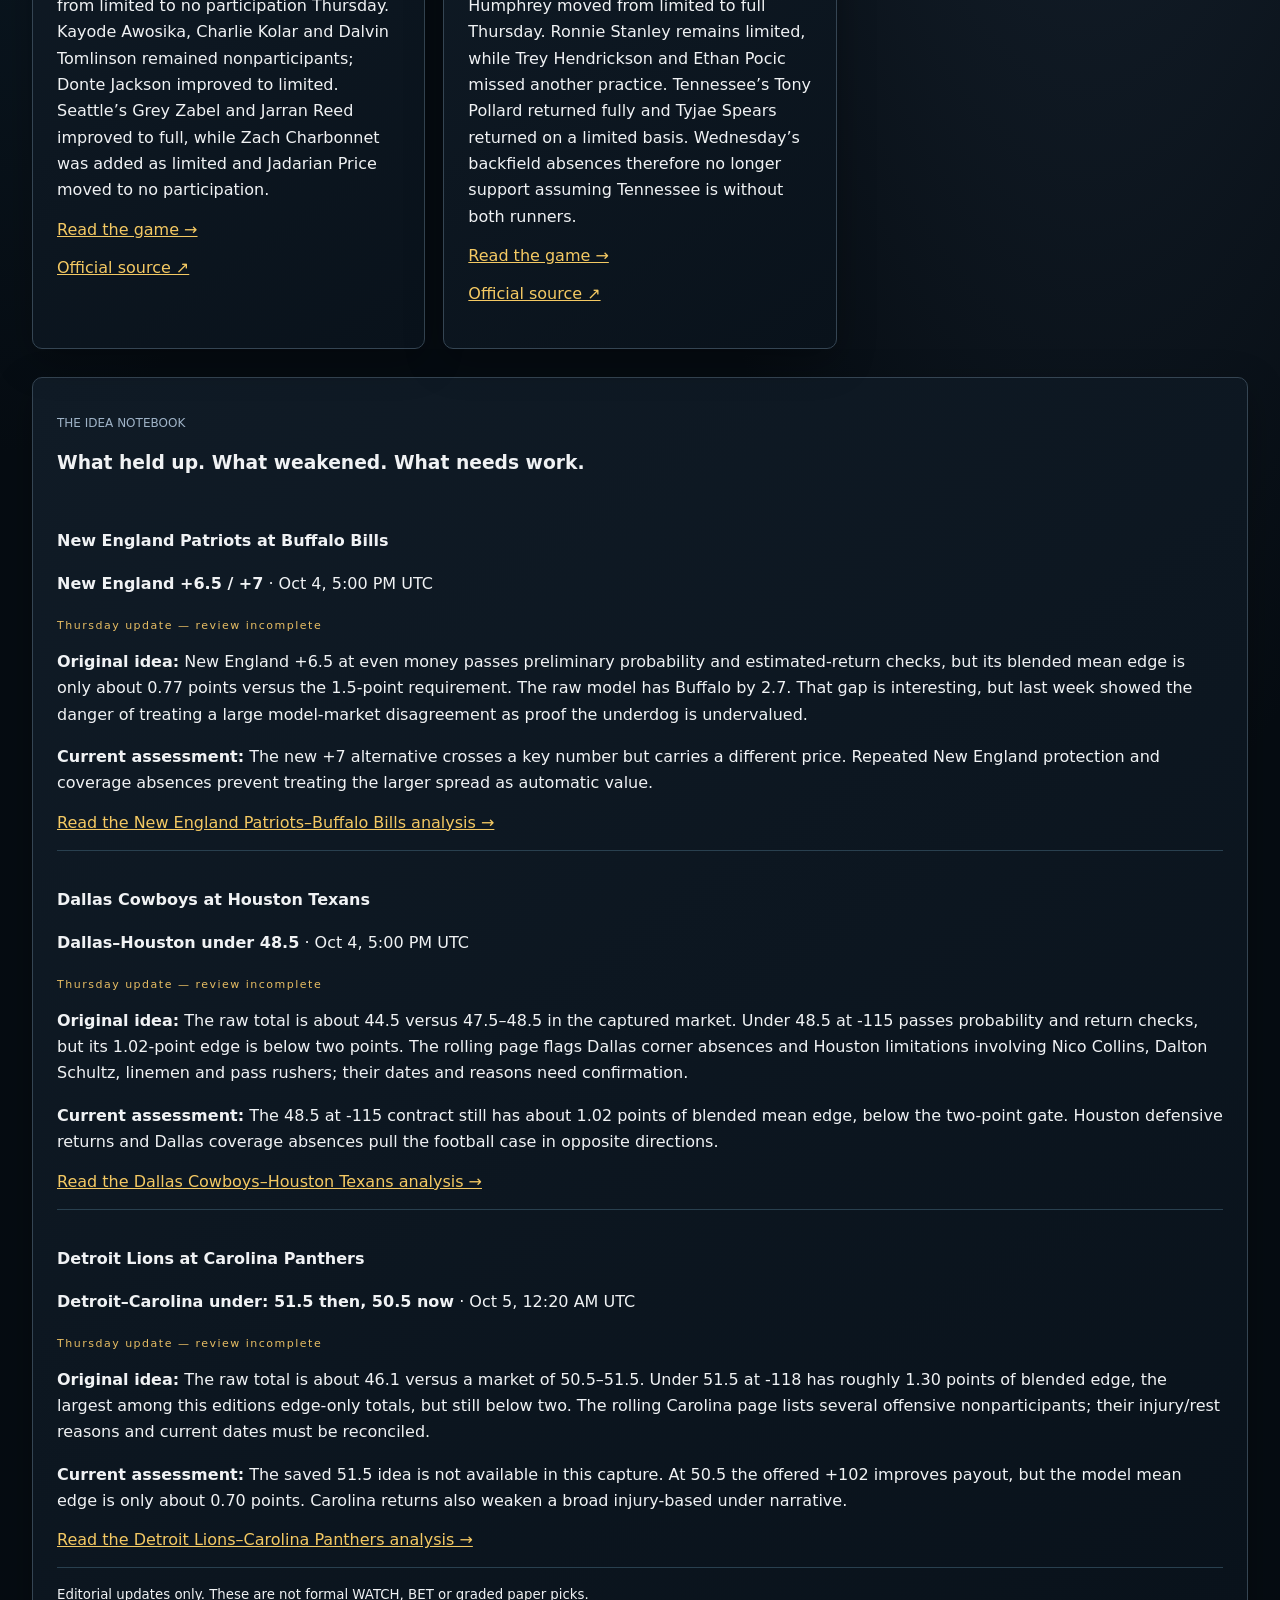
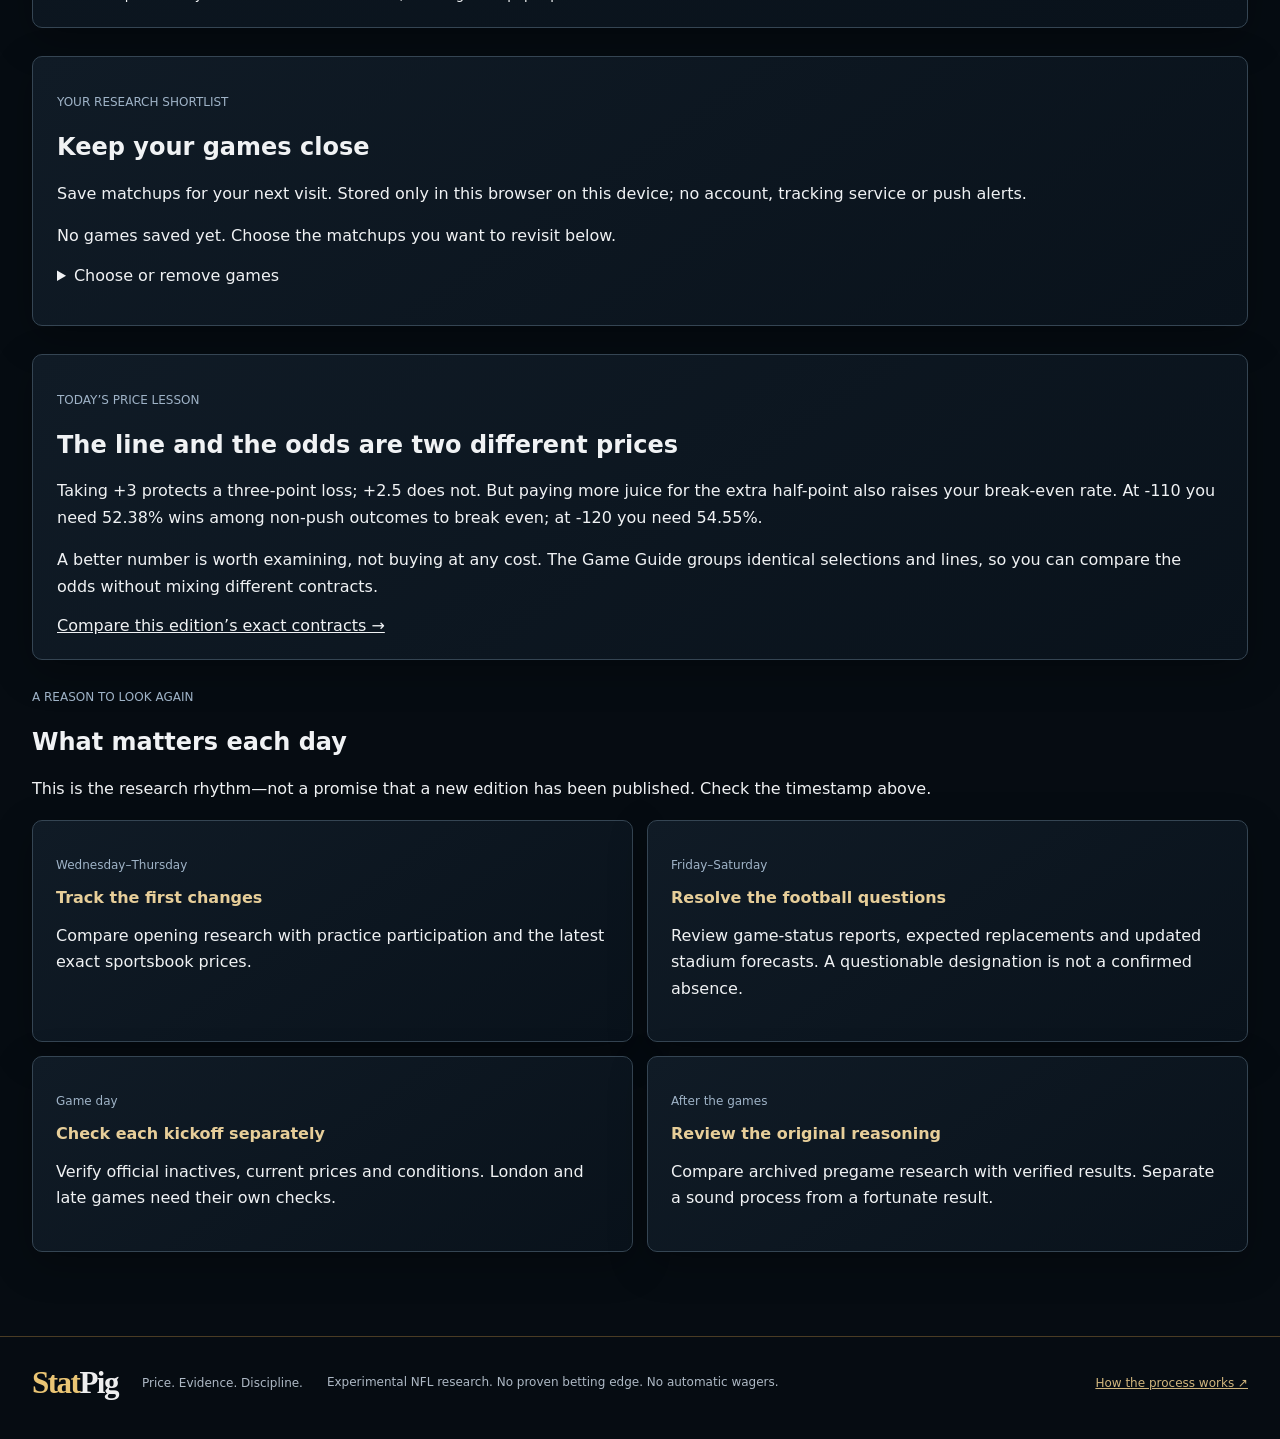
==== commit 3a86b33b: "Refresh Daily Desk asset cache version" ====
--- a/daily.html
+++ b/daily.html
@@ -1,3 +1,3 @@
 <!doctype html><html lang="en"><head><meta charset="utf-8"><meta name="viewport" content="width=device-width,initial-scale=1"><title>Daily Desk · StatPig</title><link rel="stylesheet" href="styles.css?v=17-week3-desk"><meta name="theme-color" content="#060c12"><meta name="description" content="StatPig NFL research: source-backed analysis, disciplined price gates, and transparent prospective performance."></head><body>
 <a class="skip-link" href="#main-content">Skip to content</a><header class="topbar"><div class="site-header"><a class="wordmark" href="index.html" aria-label="StatPig home"><img src="statpig-mascot.png" alt="" width="66" height="66"><span>Stat<span>Pig</span></span></a><nav class="nav" aria-label="Main navigation"><a href="index.html">Dashboard</a><a href="daily.html" class="active" aria-current="page">Daily Desk</a><a href="guide.html">Game Guide</a><a href="props.html">Player Props</a><a href="results.html">Performance</a><a href="research.html">Near Misses</a><a href="methodology.html">Methodology</a></nav><div class="weekbox"><span>NFL Research</span><strong>Evidence first</strong></div></div></header>
-<main id="main-content" class="shell"><section class="guide-intro"><p class="eyebrow">THE STATPIG DAILY DESK</p><h1>Start here. Come back informed.</h1><p>News that changes the questions. Prices that change the decision.</p></section><div id="daily-content"></div></main><footer class="footer" id="about"><a class="footer-brand" href="index.html">Stat<span>Pig</span></a><p>Price. Evidence. Discipline.</p><p class="fineprint">Experimental NFL research. No proven betting edge. No automatic wagers.</p><a href="methodology.html">How the process works ↗</a></footer><script src="shared.js?v=17-week3-desk"></script><script src="guide-data.js?v=17-week3-desk"></script><script src="daily-data.js?v=19-notebook"></script><script src="daily.js?v=19-notebook"></script></body></html>+<main id="main-content" class="shell"><section class="guide-intro"><p class="eyebrow">THE STATPIG DAILY DESK</p><h1>Start here. Come back informed.</h1><p>News that changes the questions. Prices that change the decision.</p></section><div id="daily-content"></div></main><footer class="footer" id="about"><a class="footer-brand" href="index.html">Stat<span>Pig</span></a><p>Price. Evidence. Discipline.</p><p class="fineprint">Experimental NFL research. No proven betting edge. No automatic wagers.</p><a href="methodology.html">How the process works ↗</a></footer><script src="shared.js?v=17-week3-desk"></script><script src="guide-data.js?v=20-thursday"></script><script src="daily-data.js?v=20-thursday"></script><script src="daily.js?v=19-notebook"></script></body></html>
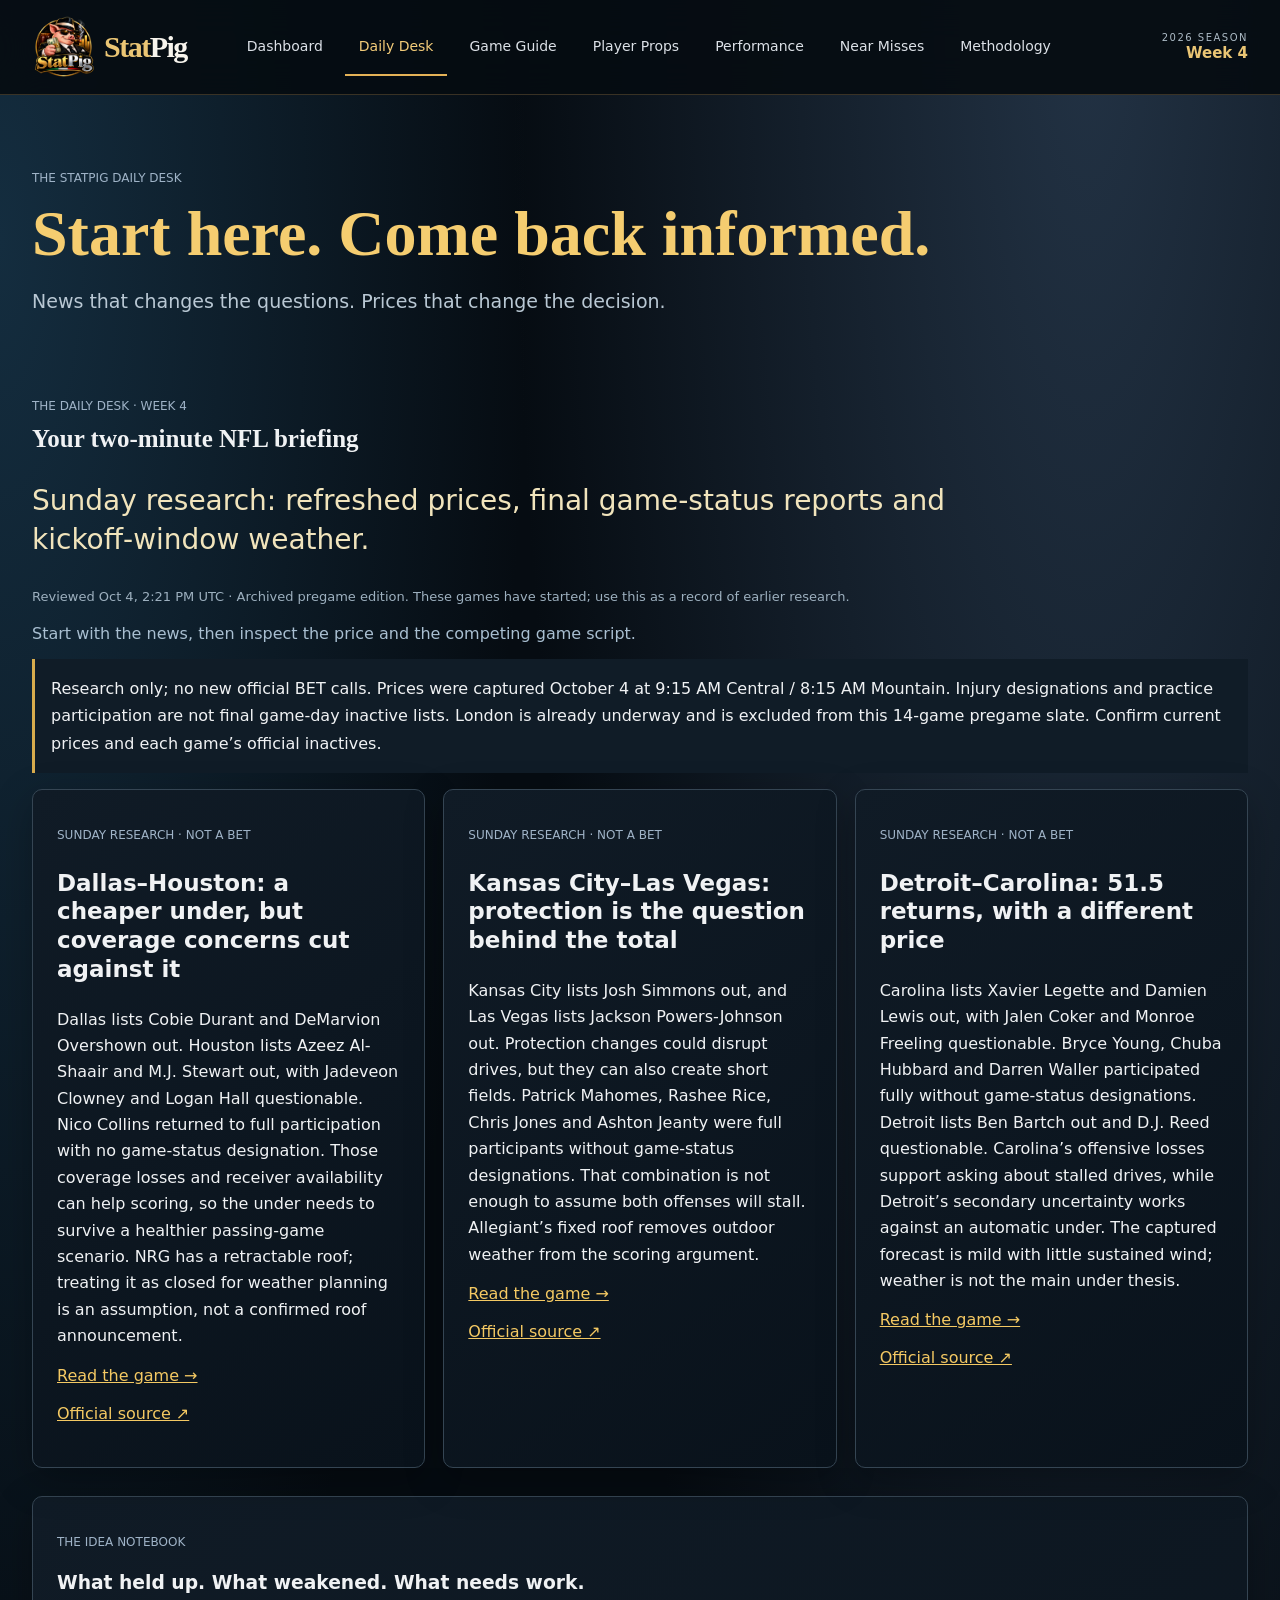
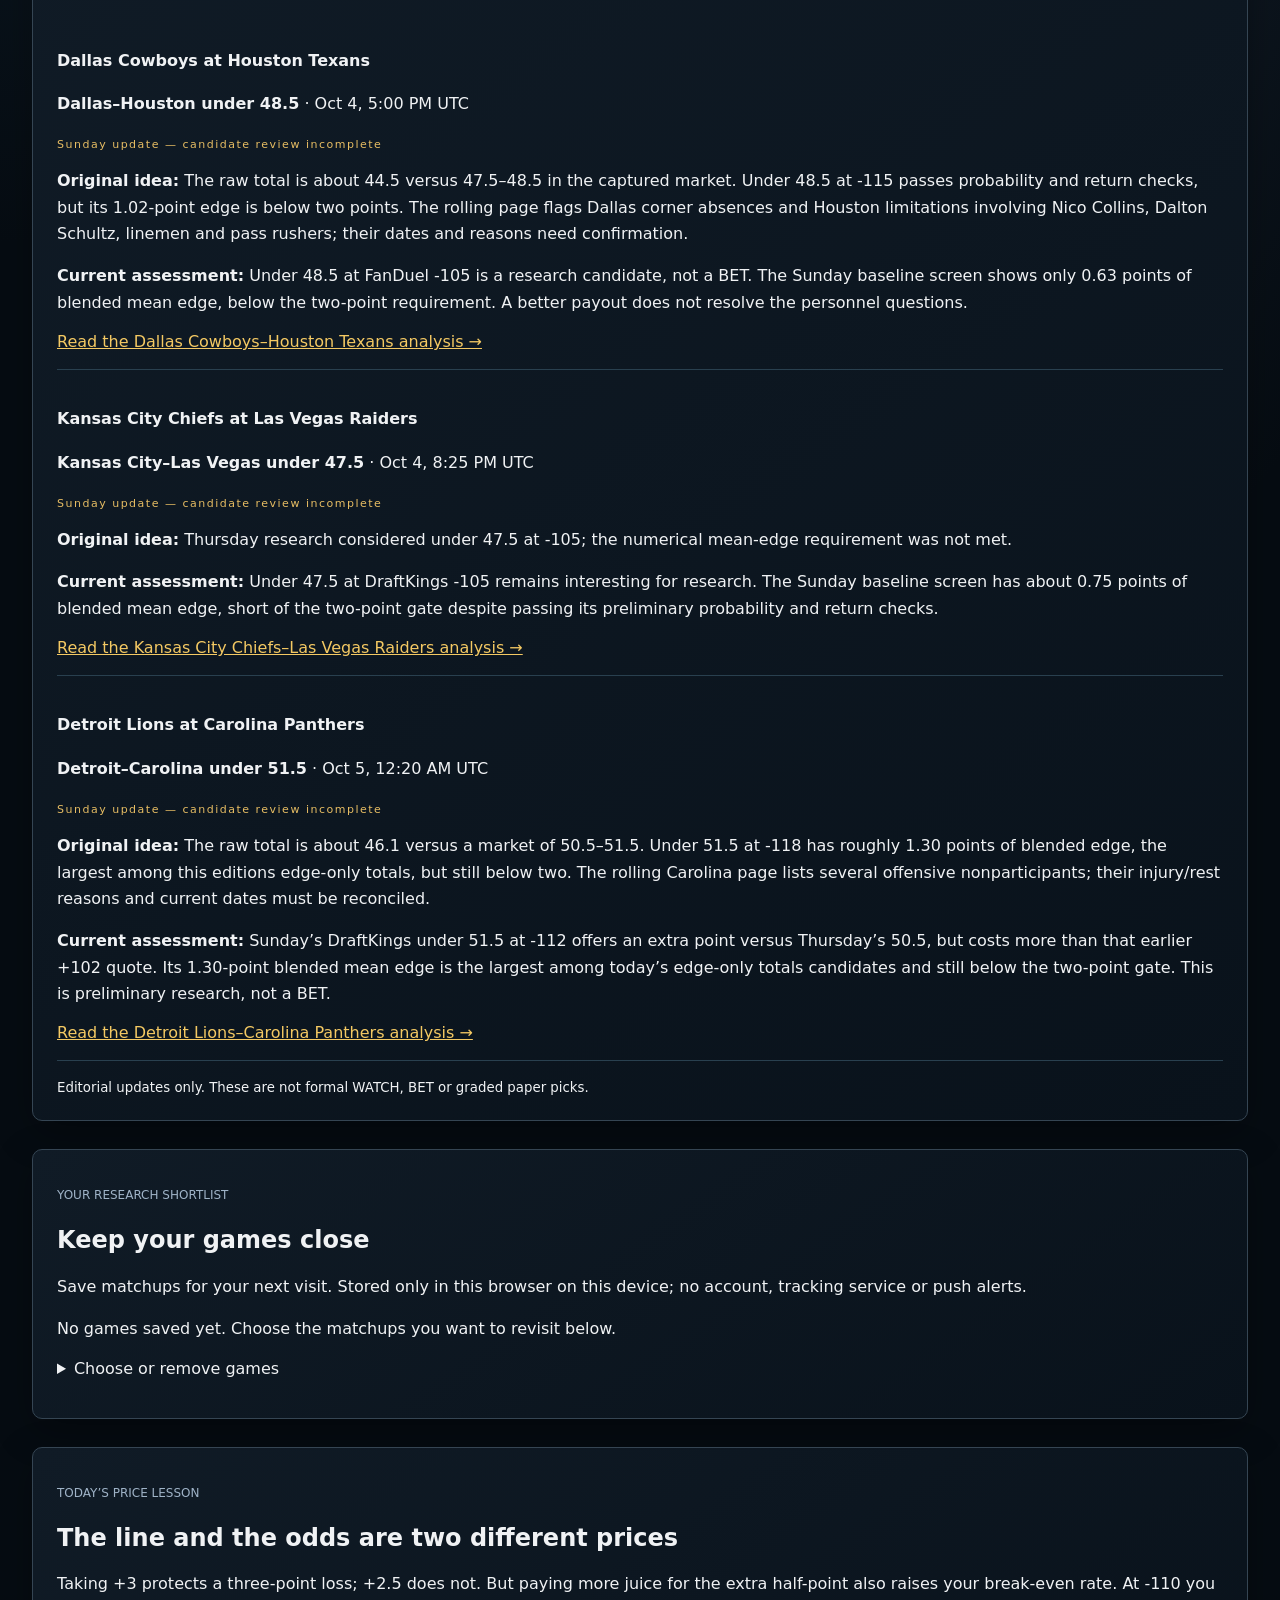
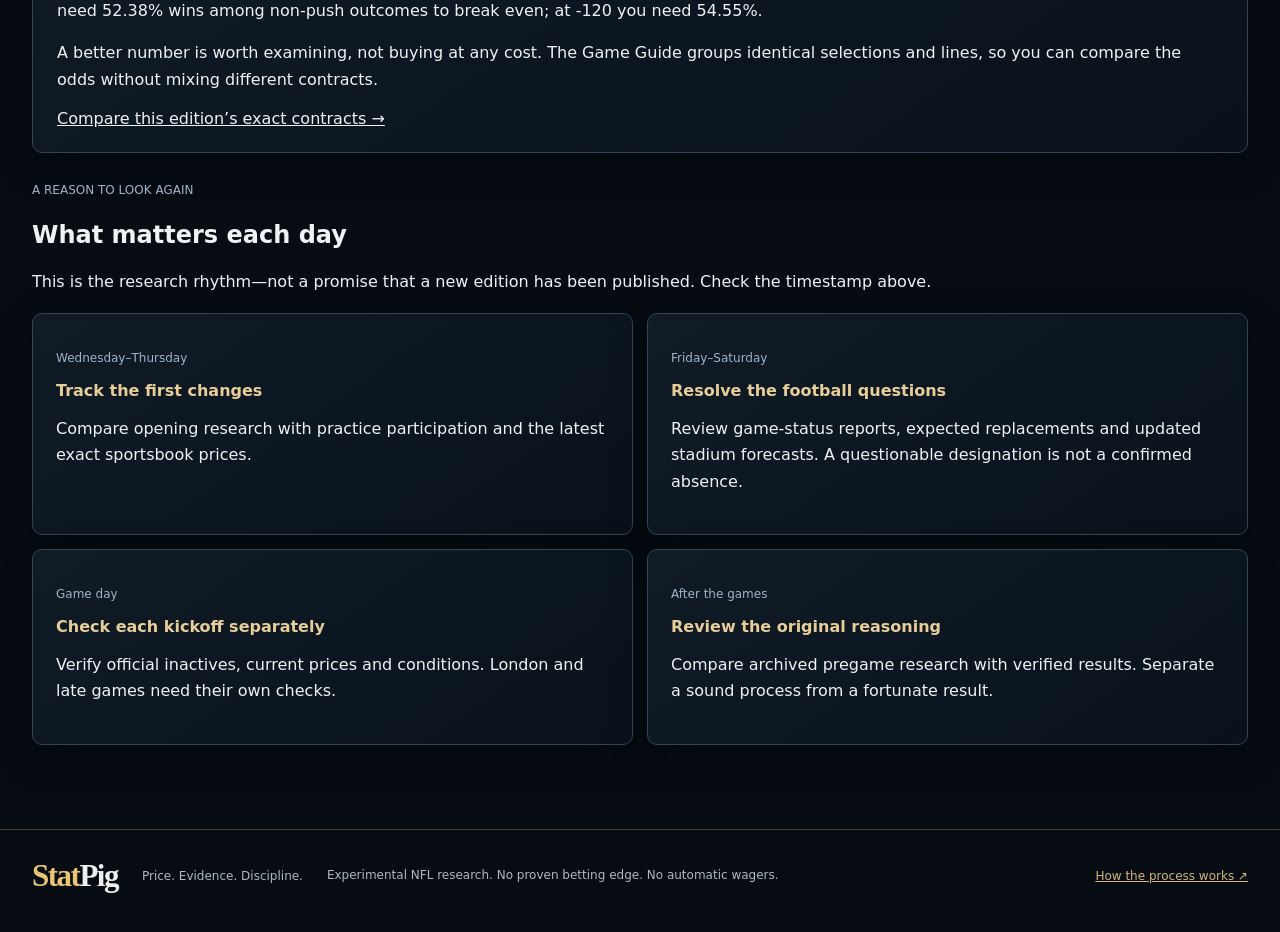
==== commit d5cc57d6: "Publish Sunday Week 4 research refresh Refresh the 14-game pregame slate, captured prices, injury de" ====
--- a/daily.html
+++ b/daily.html
@@ -1,3 +1,3 @@
 <!doctype html><html lang="en"><head><meta charset="utf-8"><meta name="viewport" content="width=device-width,initial-scale=1"><title>Daily Desk · StatPig</title><link rel="stylesheet" href="styles.css?v=17-week3-desk"><meta name="theme-color" content="#060c12"><meta name="description" content="StatPig NFL research: source-backed analysis, disciplined price gates, and transparent prospective performance."></head><body>
 <a class="skip-link" href="#main-content">Skip to content</a><header class="topbar"><div class="site-header"><a class="wordmark" href="index.html" aria-label="StatPig home"><img src="statpig-mascot.png" alt="" width="66" height="66"><span>Stat<span>Pig</span></span></a><nav class="nav" aria-label="Main navigation"><a href="index.html">Dashboard</a><a href="daily.html" class="active" aria-current="page">Daily Desk</a><a href="guide.html">Game Guide</a><a href="props.html">Player Props</a><a href="results.html">Performance</a><a href="research.html">Near Misses</a><a href="methodology.html">Methodology</a></nav><div class="weekbox"><span>NFL Research</span><strong>Evidence first</strong></div></div></header>
-<main id="main-content" class="shell"><section class="guide-intro"><p class="eyebrow">THE STATPIG DAILY DESK</p><h1>Start here. Come back informed.</h1><p>News that changes the questions. Prices that change the decision.</p></section><div id="daily-content"></div></main><footer class="footer" id="about"><a class="footer-brand" href="index.html">Stat<span>Pig</span></a><p>Price. Evidence. Discipline.</p><p class="fineprint">Experimental NFL research. No proven betting edge. No automatic wagers.</p><a href="methodology.html">How the process works ↗</a></footer><script src="shared.js?v=17-week3-desk"></script><script src="guide-data.js?v=20-thursday"></script><script src="daily-data.js?v=20-thursday"></script><script src="daily.js?v=19-notebook"></script></body></html>+<main id="main-content" class="shell"><section class="guide-intro"><p class="eyebrow">THE STATPIG DAILY DESK</p><h1>Start here. Come back informed.</h1><p>News that changes the questions. Prices that change the decision.</p></section><div id="daily-content"></div></main><footer class="footer" id="about"><a class="footer-brand" href="index.html">Stat<span>Pig</span></a><p>Price. Evidence. Discipline.</p><p class="fineprint">Experimental NFL research. No proven betting edge. No automatic wagers.</p><a href="methodology.html">How the process works ↗</a></footer><script src="shared.js?v=17-week3-desk"></script><script src="guide-data.js?v=20261004-sunday"></script><script src="daily-data.js?v=20261004-sunday"></script><script src="daily.js?v=19-notebook"></script></body></html>
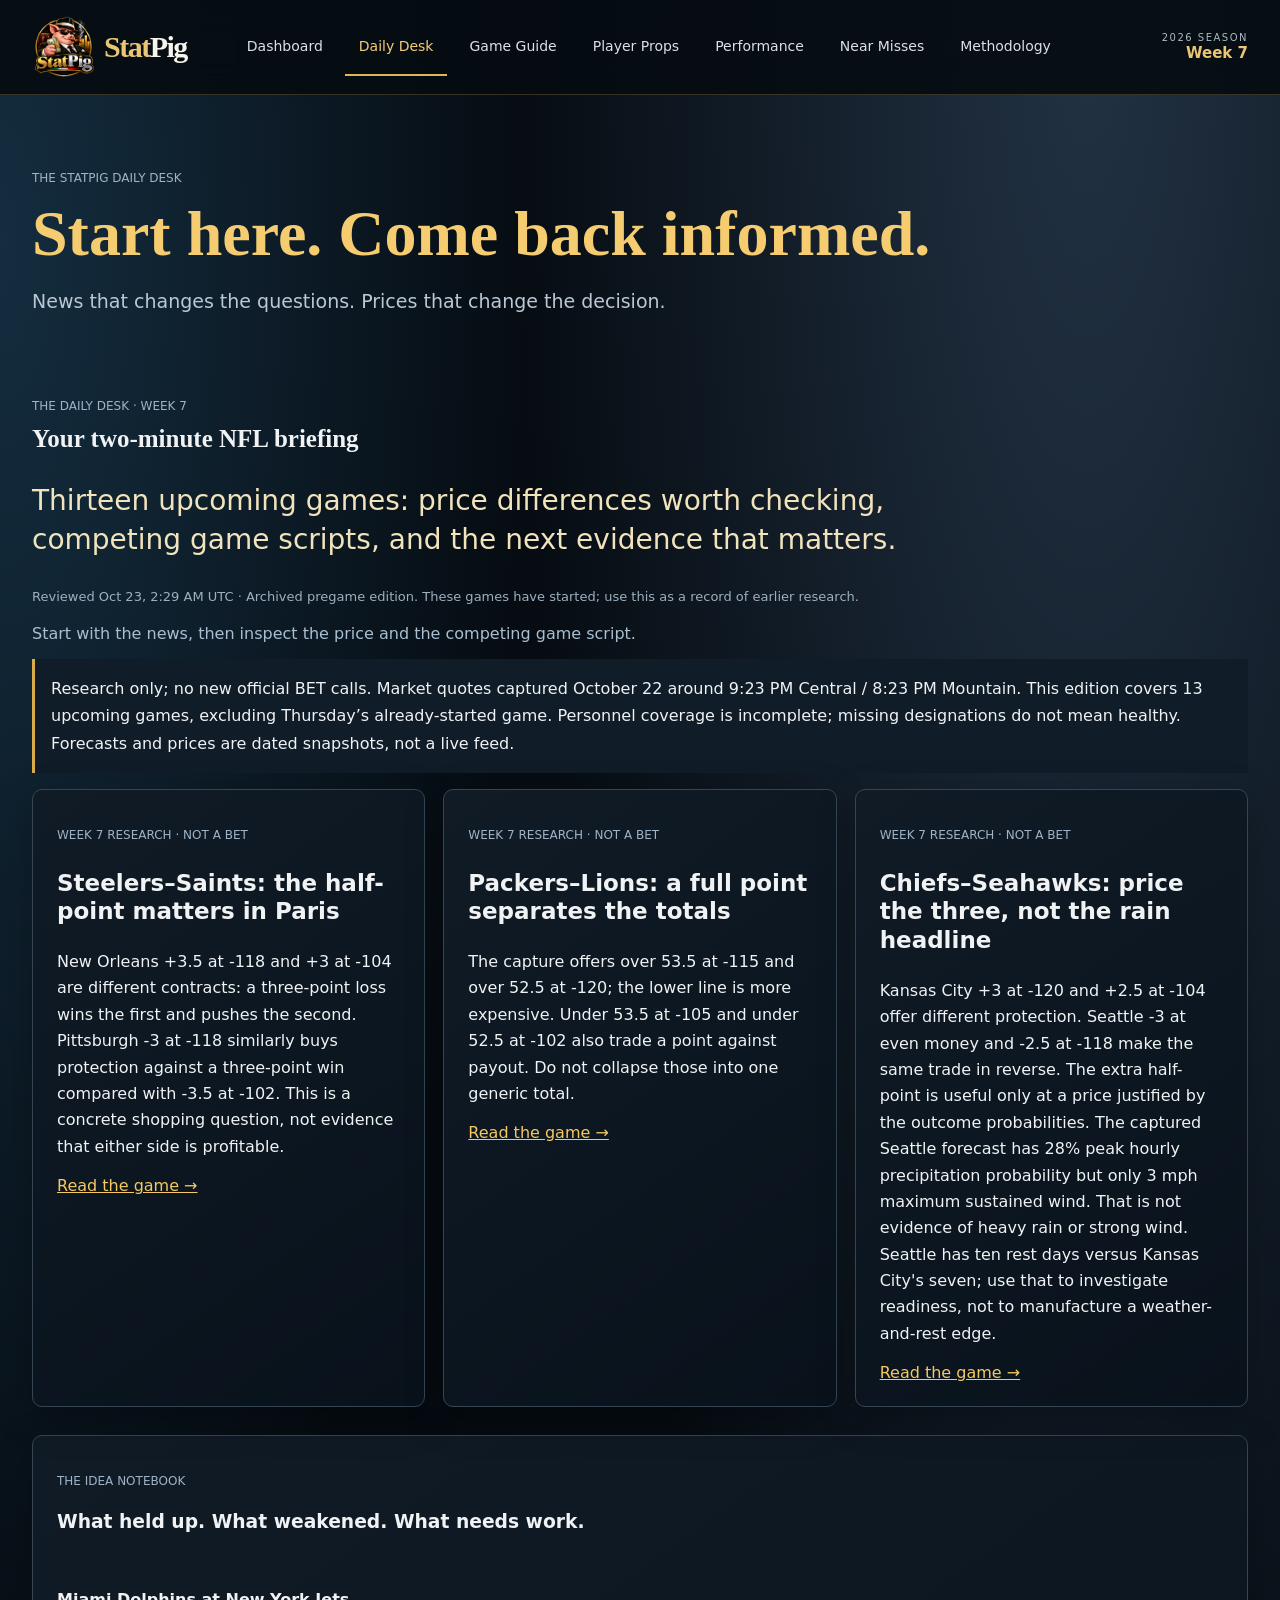
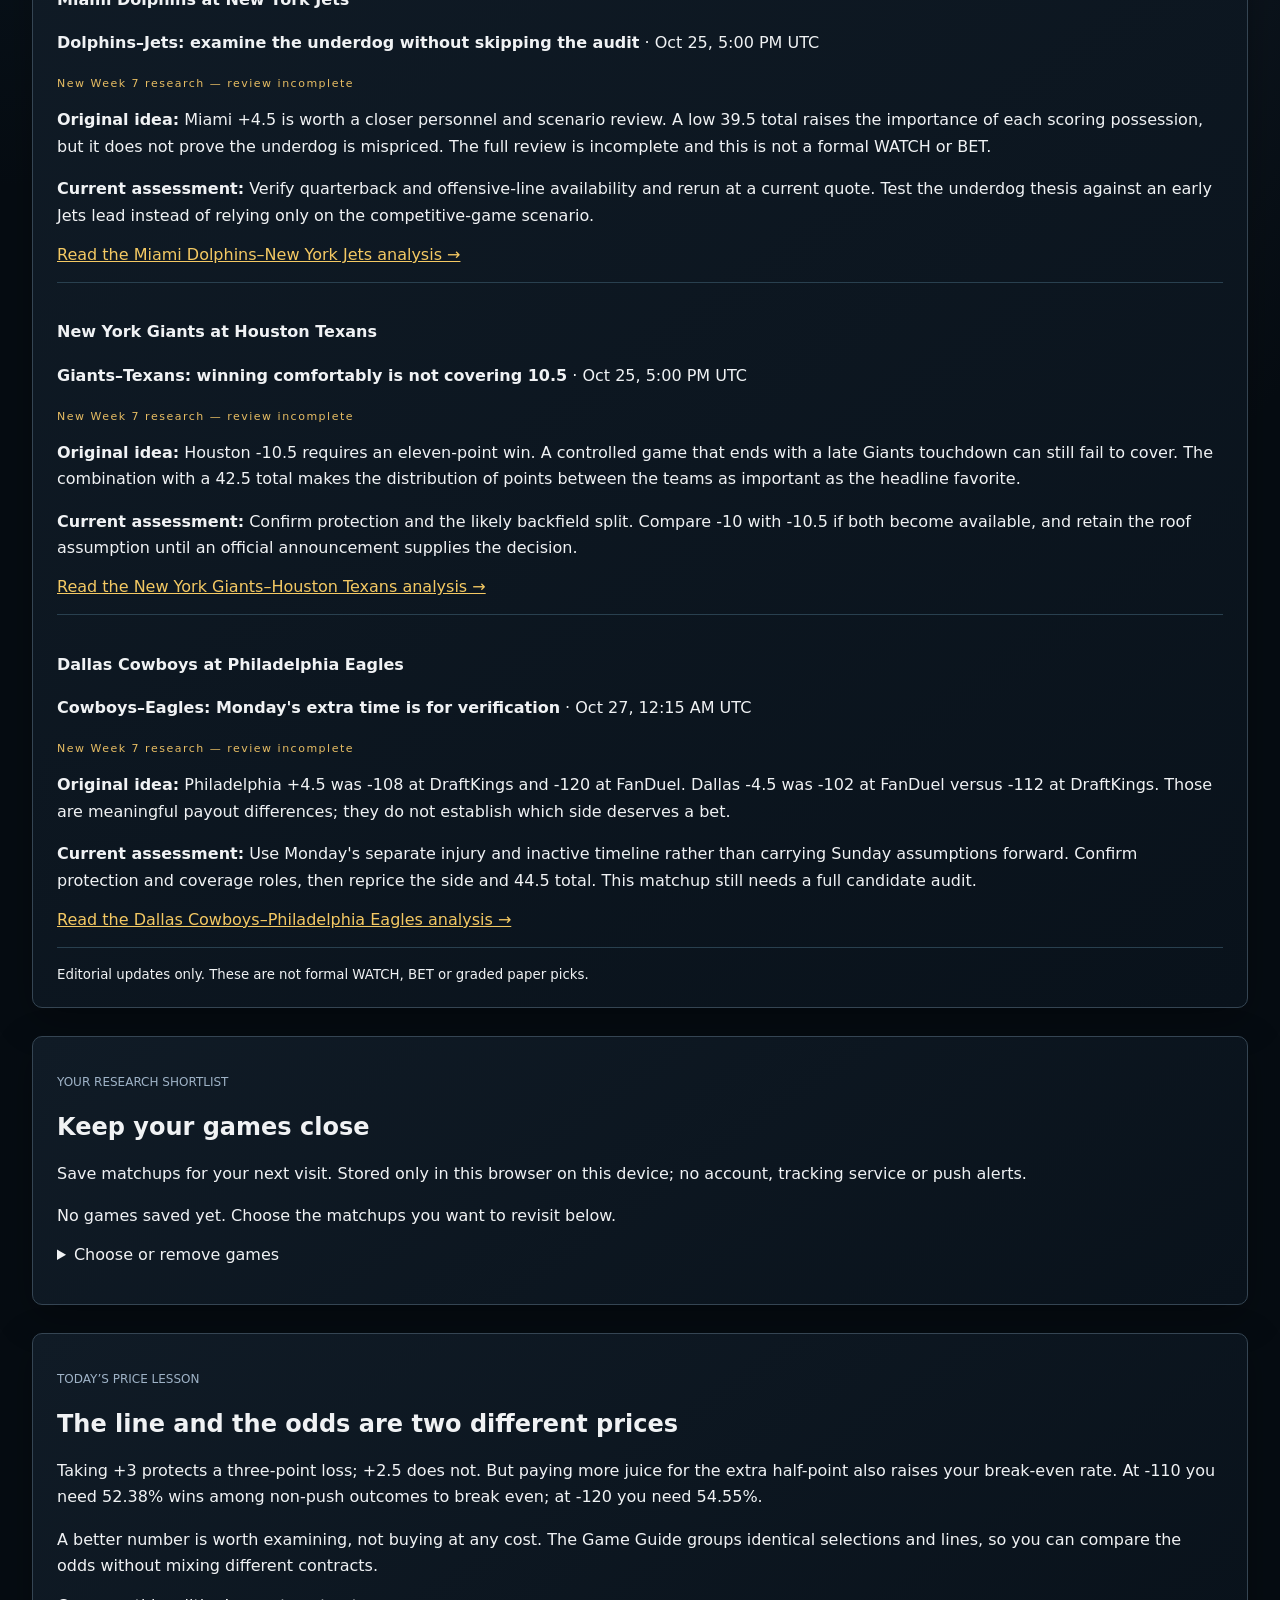
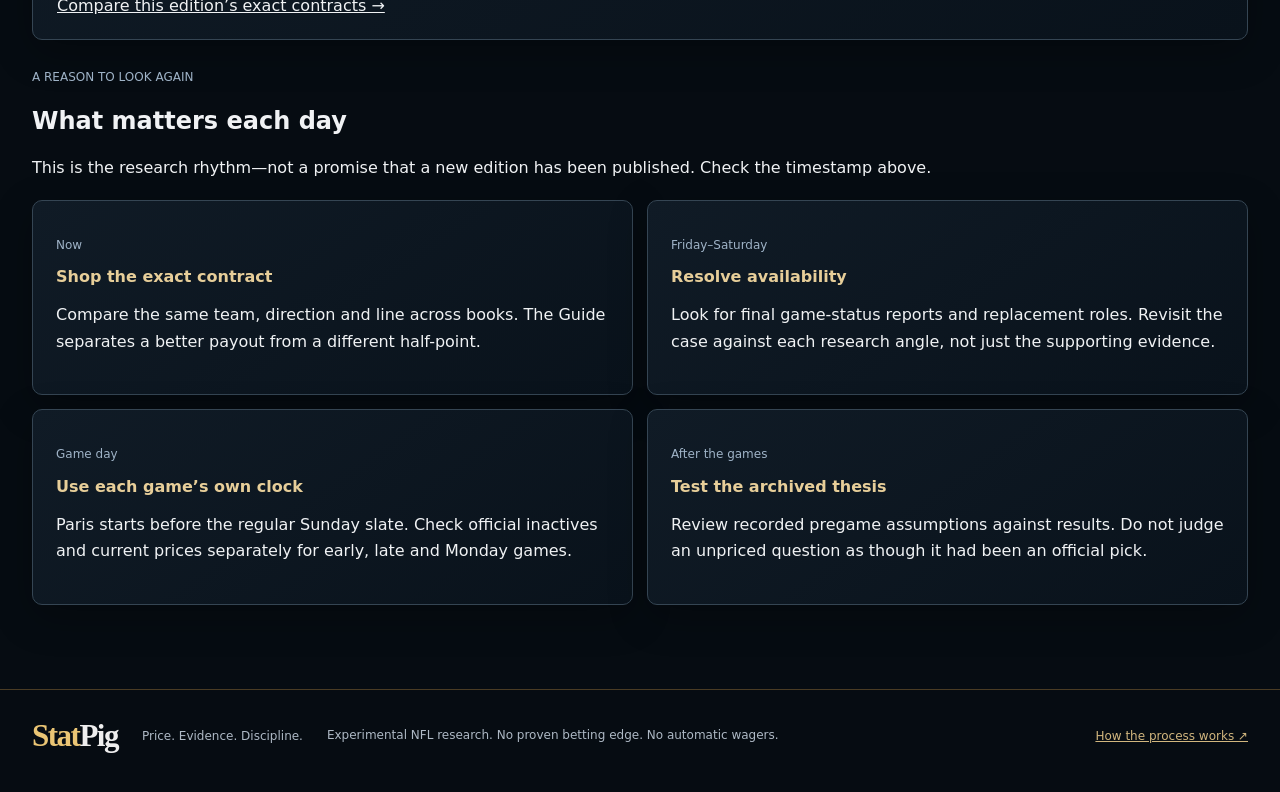
==== commit dd9034a3: "Publish Week 7 game capsules and Daily Desk Refresh the 13 upcoming Week 7 games with captured price" ====
--- a/daily.html
+++ b/daily.html
@@ -1,3 +1,3 @@
 <!doctype html><html lang="en"><head><meta charset="utf-8"><meta name="viewport" content="width=device-width,initial-scale=1"><title>Daily Desk · StatPig</title><link rel="stylesheet" href="styles.css?v=17-week3-desk"><meta name="theme-color" content="#060c12"><meta name="description" content="StatPig NFL research: source-backed analysis, disciplined price gates, and transparent prospective performance."></head><body>
 <a class="skip-link" href="#main-content">Skip to content</a><header class="topbar"><div class="site-header"><a class="wordmark" href="index.html" aria-label="StatPig home"><img src="statpig-mascot.png" alt="" width="66" height="66"><span>Stat<span>Pig</span></span></a><nav class="nav" aria-label="Main navigation"><a href="index.html">Dashboard</a><a href="daily.html" class="active" aria-current="page">Daily Desk</a><a href="guide.html">Game Guide</a><a href="props.html">Player Props</a><a href="results.html">Performance</a><a href="research.html">Near Misses</a><a href="methodology.html">Methodology</a></nav><div class="weekbox"><span>NFL Research</span><strong>Evidence first</strong></div></div></header>
-<main id="main-content" class="shell"><section class="guide-intro"><p class="eyebrow">THE STATPIG DAILY DESK</p><h1>Start here. Come back informed.</h1><p>News that changes the questions. Prices that change the decision.</p></section><div id="daily-content"></div></main><footer class="footer" id="about"><a class="footer-brand" href="index.html">Stat<span>Pig</span></a><p>Price. Evidence. Discipline.</p><p class="fineprint">Experimental NFL research. No proven betting edge. No automatic wagers.</p><a href="methodology.html">How the process works ↗</a></footer><script src="shared.js?v=17-week3-desk"></script><script src="guide-data.js?v=20261004-sunday"></script><script src="daily-data.js?v=20261004-sunday"></script><script src="daily.js?v=19-notebook"></script></body></html>+<main id="main-content" class="shell"><section class="guide-intro"><p class="eyebrow">THE STATPIG DAILY DESK</p><h1>Start here. Come back informed.</h1><p>News that changes the questions. Prices that change the decision.</p></section><div id="daily-content"></div></main><footer class="footer" id="about"><a class="footer-brand" href="index.html">Stat<span>Pig</span></a><p>Price. Evidence. Discipline.</p><p class="fineprint">Experimental NFL research. No proven betting edge. No automatic wagers.</p><a href="methodology.html">How the process works ↗</a></footer><script src="shared.js?v=17-week3-desk"></script><script src="guide-data.js?v=20261022-week7"></script><script src="daily-data.js?v=20261022-week7"></script><script src="daily.js?v=20261022-week7"></script></body></html>
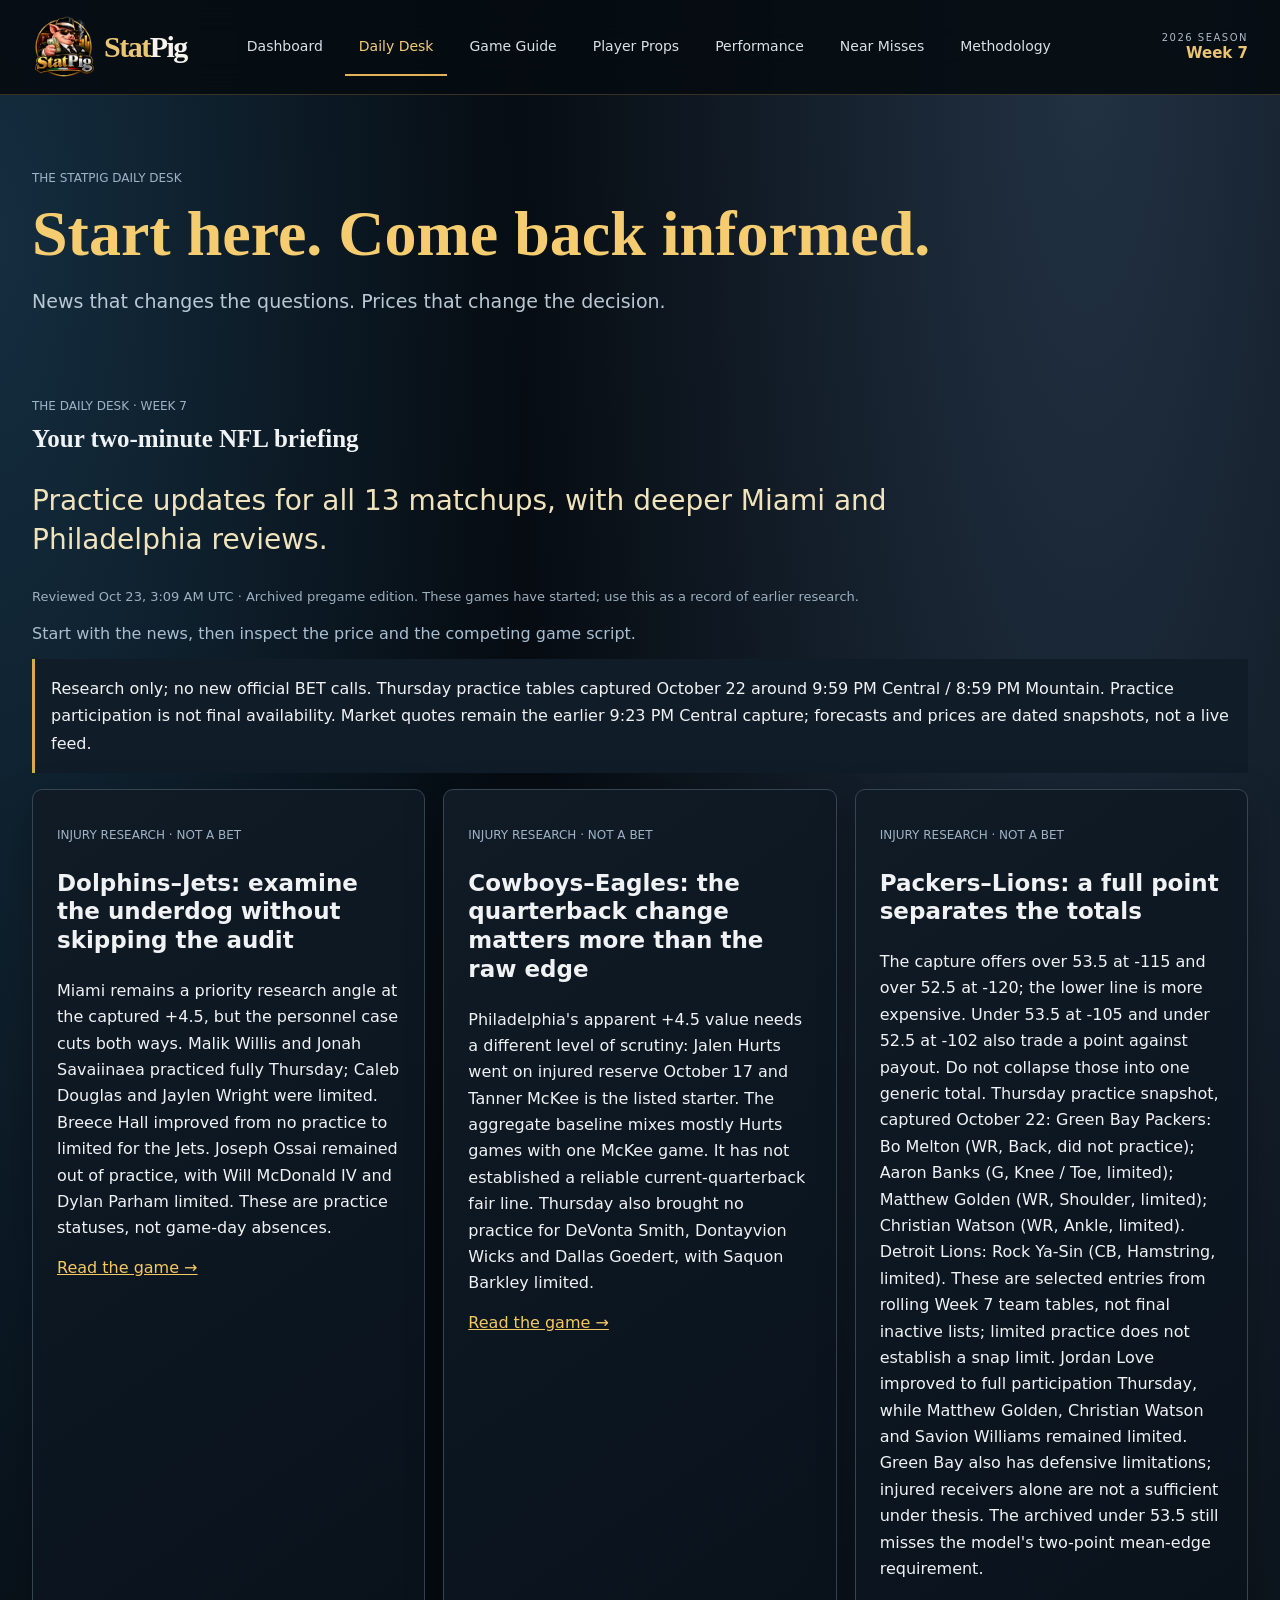
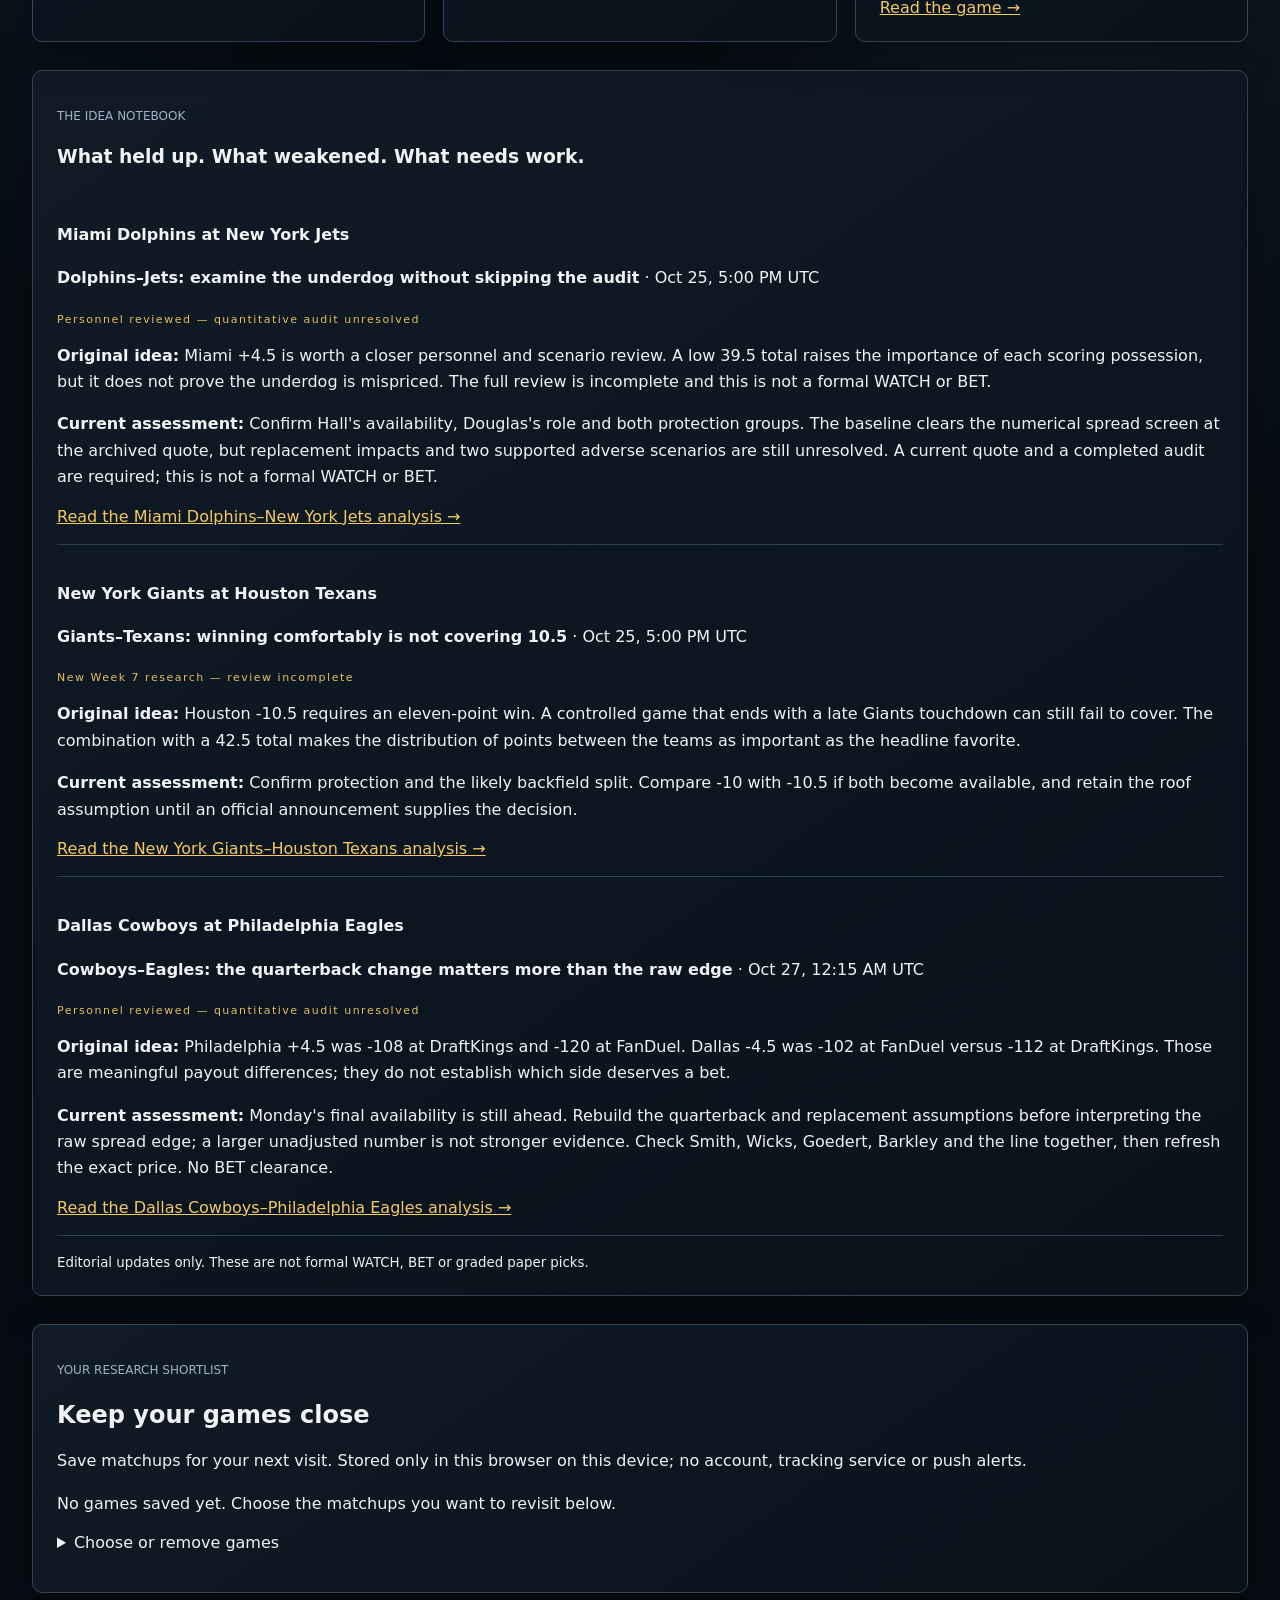
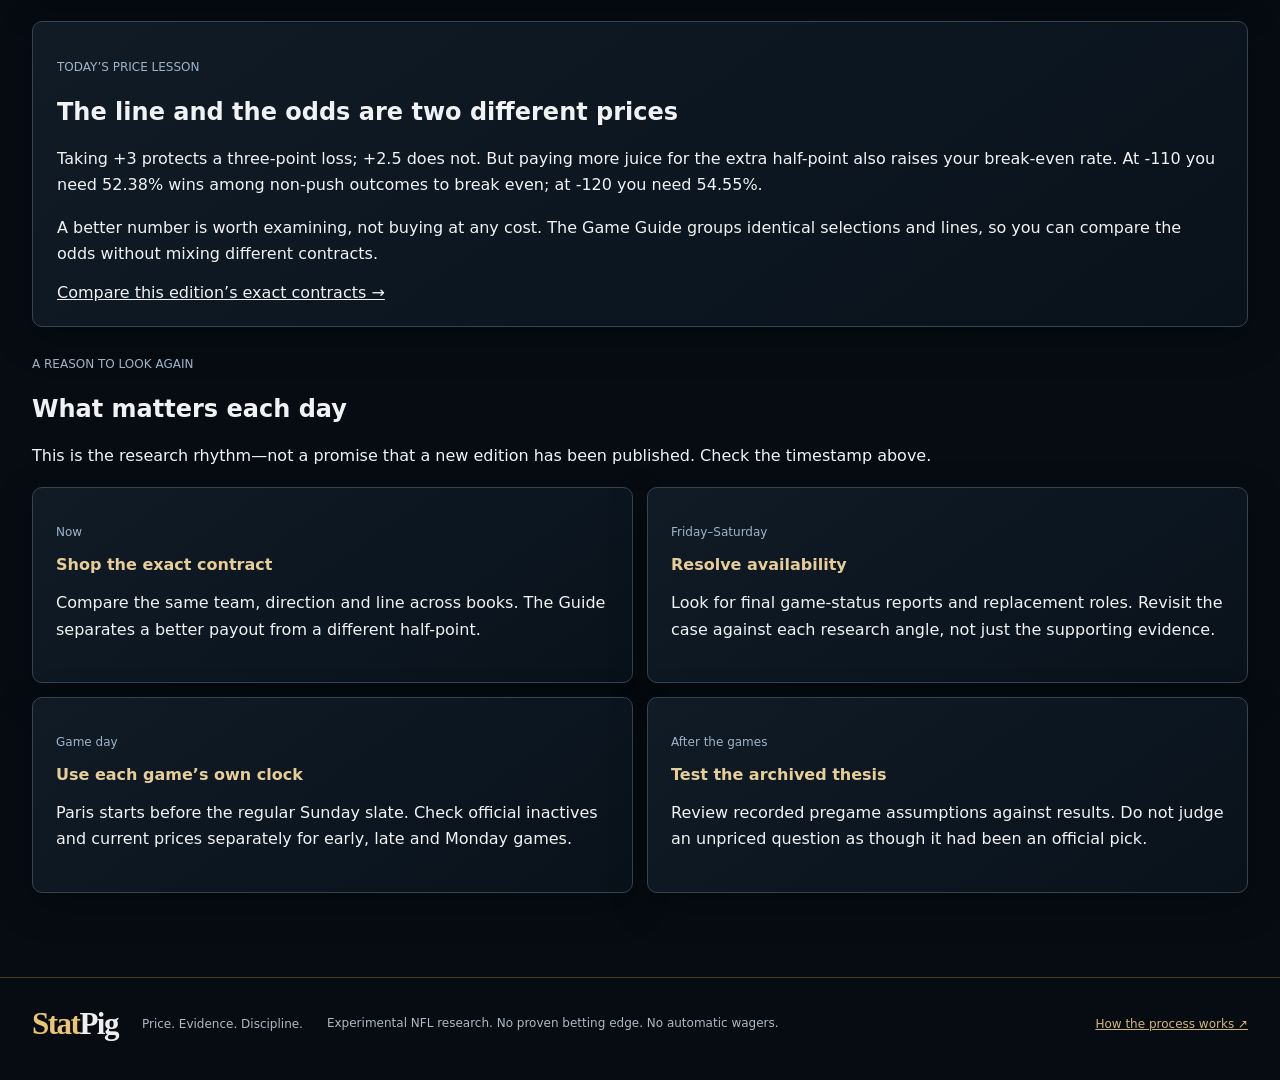
==== commit 562c28f5: "Update Week 7 capsules with Thursday injury and replacement research Add official practice-source li" ====
--- a/daily.html
+++ b/daily.html
@@ -1,3 +1,3 @@
 <!doctype html><html lang="en"><head><meta charset="utf-8"><meta name="viewport" content="width=device-width,initial-scale=1"><title>Daily Desk · StatPig</title><link rel="stylesheet" href="styles.css?v=17-week3-desk"><meta name="theme-color" content="#060c12"><meta name="description" content="StatPig NFL research: source-backed analysis, disciplined price gates, and transparent prospective performance."></head><body>
 <a class="skip-link" href="#main-content">Skip to content</a><header class="topbar"><div class="site-header"><a class="wordmark" href="index.html" aria-label="StatPig home"><img src="statpig-mascot.png" alt="" width="66" height="66"><span>Stat<span>Pig</span></span></a><nav class="nav" aria-label="Main navigation"><a href="index.html">Dashboard</a><a href="daily.html" class="active" aria-current="page">Daily Desk</a><a href="guide.html">Game Guide</a><a href="props.html">Player Props</a><a href="results.html">Performance</a><a href="research.html">Near Misses</a><a href="methodology.html">Methodology</a></nav><div class="weekbox"><span>NFL Research</span><strong>Evidence first</strong></div></div></header>
-<main id="main-content" class="shell"><section class="guide-intro"><p class="eyebrow">THE STATPIG DAILY DESK</p><h1>Start here. Come back informed.</h1><p>News that changes the questions. Prices that change the decision.</p></section><div id="daily-content"></div></main><footer class="footer" id="about"><a class="footer-brand" href="index.html">Stat<span>Pig</span></a><p>Price. Evidence. Discipline.</p><p class="fineprint">Experimental NFL research. No proven betting edge. No automatic wagers.</p><a href="methodology.html">How the process works ↗</a></footer><script src="shared.js?v=17-week3-desk"></script><script src="guide-data.js?v=20261022-week7"></script><script src="daily-data.js?v=20261022-week7"></script><script src="daily.js?v=20261022-week7"></script></body></html>+<main id="main-content" class="shell"><section class="guide-intro"><p class="eyebrow">THE STATPIG DAILY DESK</p><h1>Start here. Come back informed.</h1><p>News that changes the questions. Prices that change the decision.</p></section><div id="daily-content"></div></main><footer class="footer" id="about"><a class="footer-brand" href="index.html">Stat<span>Pig</span></a><p>Price. Evidence. Discipline.</p><p class="fineprint">Experimental NFL research. No proven betting edge. No automatic wagers.</p><a href="methodology.html">How the process works ↗</a></footer><script src="shared.js?v=17-week3-desk"></script><script src="guide-data.js?v=20261022-injuries"></script><script src="daily-data.js?v=20261022-injuries"></script><script src="daily.js?v=20261022-injuries"></script></body></html>
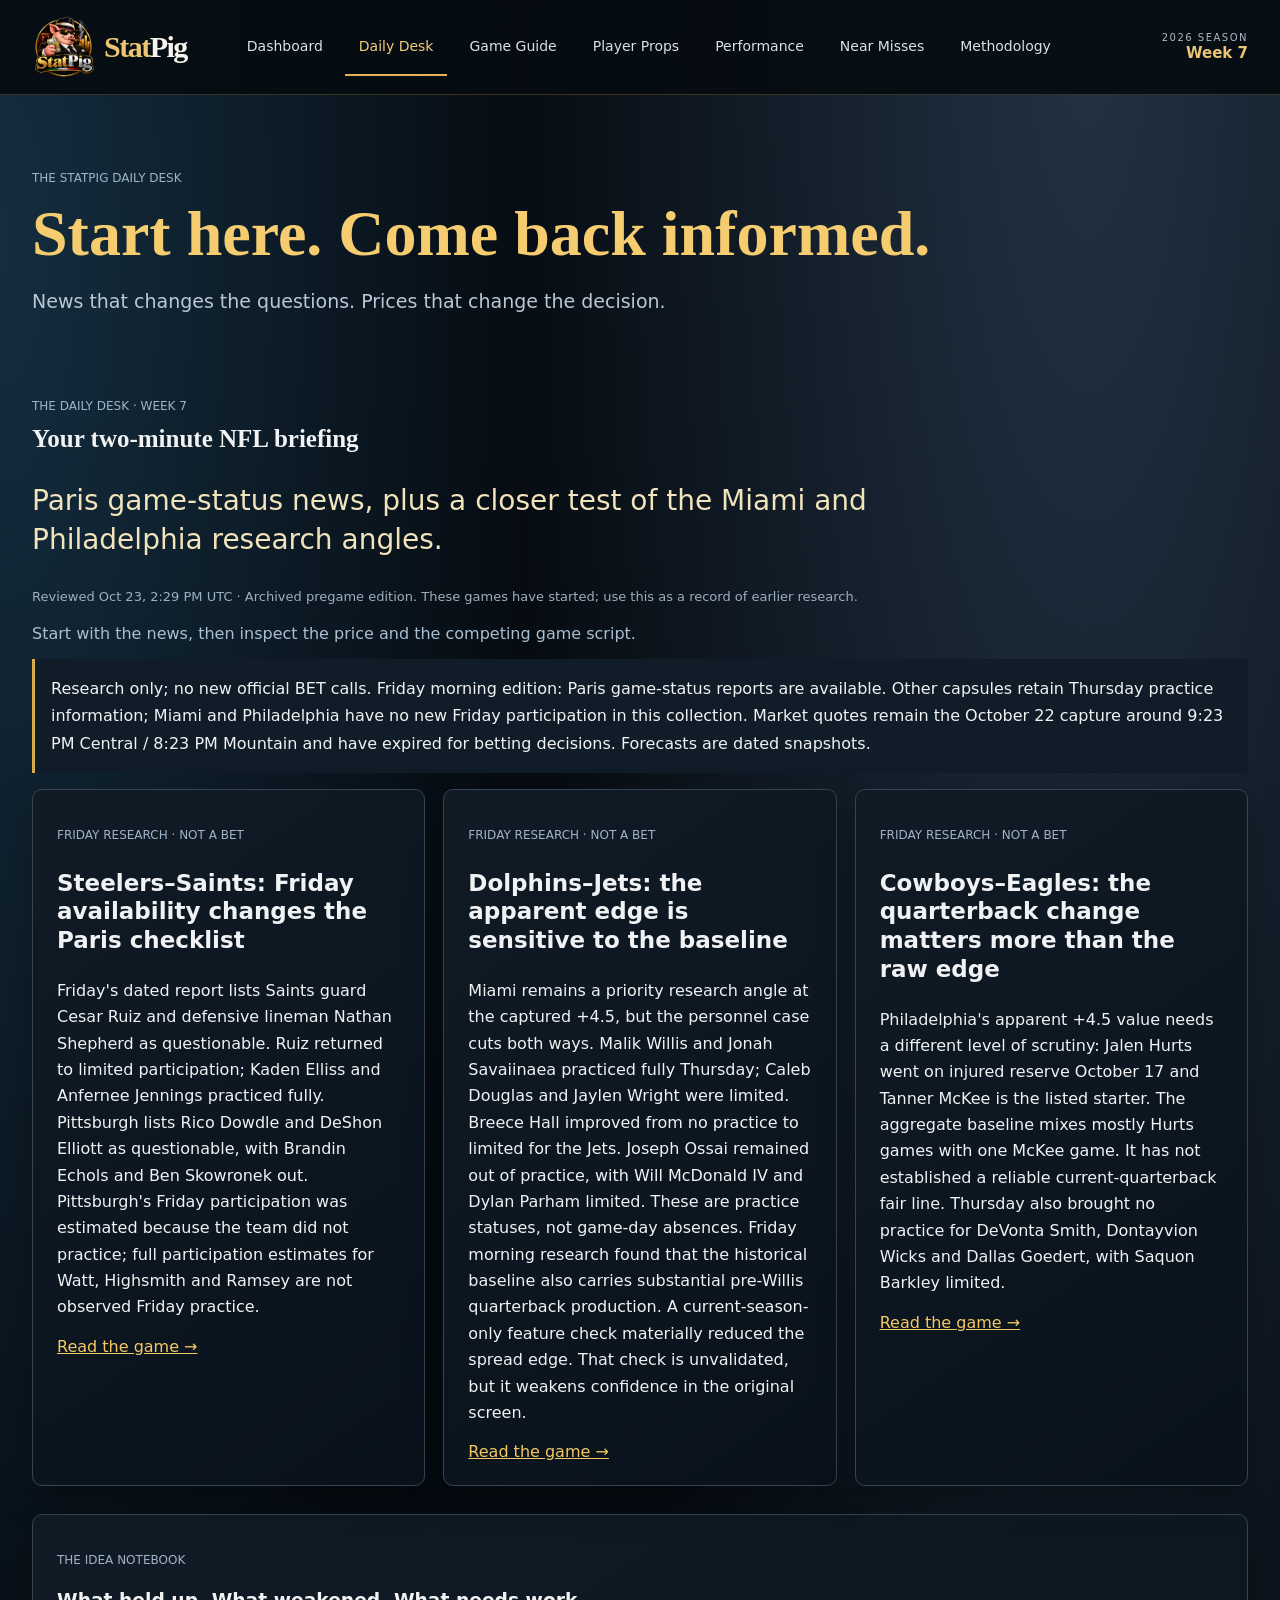
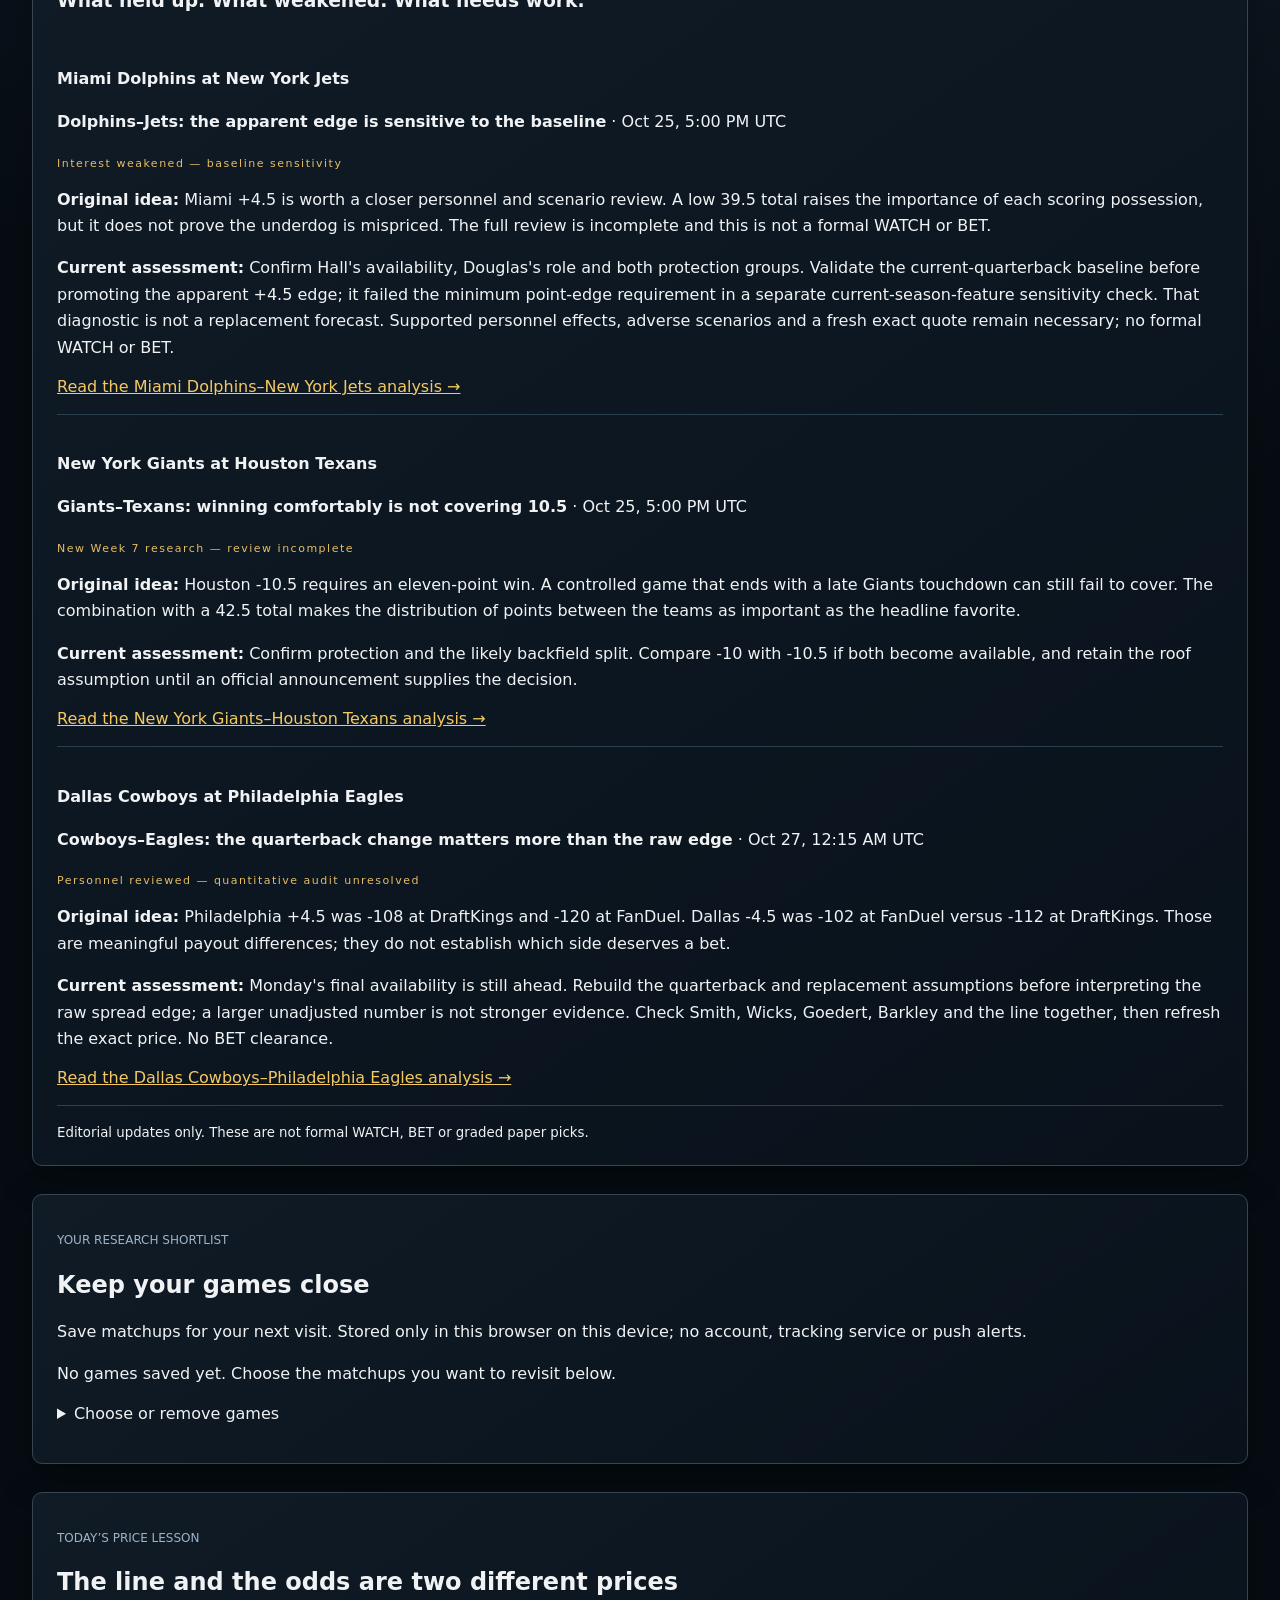
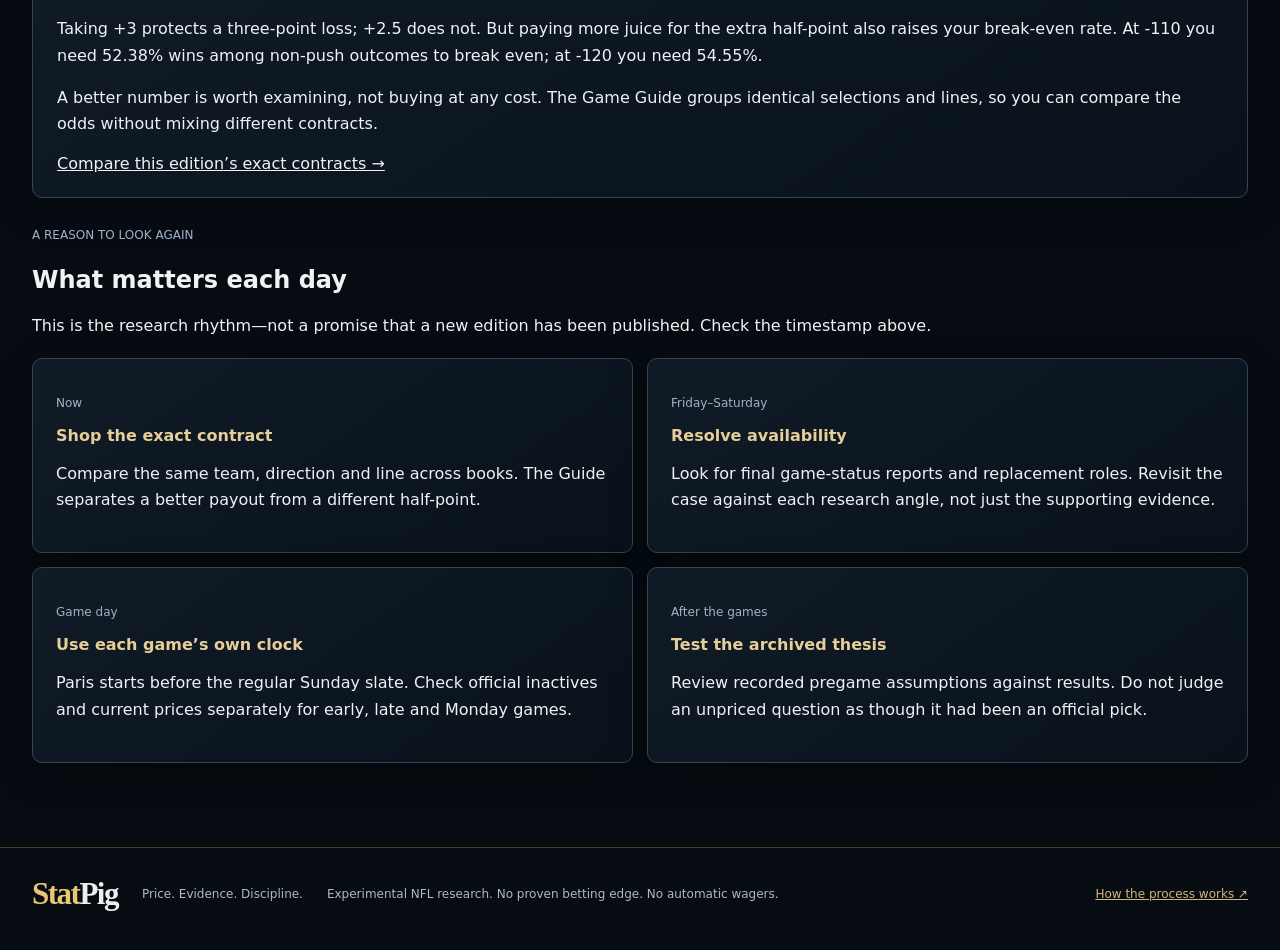
==== commit d35a39f6: "Update Friday availability and research findings Publish the dated Paris game-status report, disting" ====
--- a/daily.html
+++ b/daily.html
@@ -1,3 +1,3 @@
 <!doctype html><html lang="en"><head><meta charset="utf-8"><meta name="viewport" content="width=device-width,initial-scale=1"><title>Daily Desk · StatPig</title><link rel="stylesheet" href="styles.css?v=17-week3-desk"><meta name="theme-color" content="#060c12"><meta name="description" content="StatPig NFL research: source-backed analysis, disciplined price gates, and transparent prospective performance."></head><body>
 <a class="skip-link" href="#main-content">Skip to content</a><header class="topbar"><div class="site-header"><a class="wordmark" href="index.html" aria-label="StatPig home"><img src="statpig-mascot.png" alt="" width="66" height="66"><span>Stat<span>Pig</span></span></a><nav class="nav" aria-label="Main navigation"><a href="index.html">Dashboard</a><a href="daily.html" class="active" aria-current="page">Daily Desk</a><a href="guide.html">Game Guide</a><a href="props.html">Player Props</a><a href="results.html">Performance</a><a href="research.html">Near Misses</a><a href="methodology.html">Methodology</a></nav><div class="weekbox"><span>NFL Research</span><strong>Evidence first</strong></div></div></header>
-<main id="main-content" class="shell"><section class="guide-intro"><p class="eyebrow">THE STATPIG DAILY DESK</p><h1>Start here. Come back informed.</h1><p>News that changes the questions. Prices that change the decision.</p></section><div id="daily-content"></div></main><footer class="footer" id="about"><a class="footer-brand" href="index.html">Stat<span>Pig</span></a><p>Price. Evidence. Discipline.</p><p class="fineprint">Experimental NFL research. No proven betting edge. No automatic wagers.</p><a href="methodology.html">How the process works ↗</a></footer><script src="shared.js?v=17-week3-desk"></script><script src="guide-data.js?v=20261022-injuries"></script><script src="daily-data.js?v=20261022-injuries"></script><script src="daily.js?v=20261022-injuries"></script></body></html>+<main id="main-content" class="shell"><section class="guide-intro"><p class="eyebrow">THE STATPIG DAILY DESK</p><h1>Start here. Come back informed.</h1><p>News that changes the questions. Prices that change the decision.</p></section><div id="daily-content"></div></main><footer class="footer" id="about"><a class="footer-brand" href="index.html">Stat<span>Pig</span></a><p>Price. Evidence. Discipline.</p><p class="fineprint">Experimental NFL research. No proven betting edge. No automatic wagers.</p><a href="methodology.html">How the process works ↗</a></footer><script src="shared.js?v=17-week3-desk"></script><script src="guide-data.js?v=20261023-friday"></script><script src="daily-data.js?v=20261023-friday"></script><script src="daily.js?v=20261023-friday"></script></body></html>
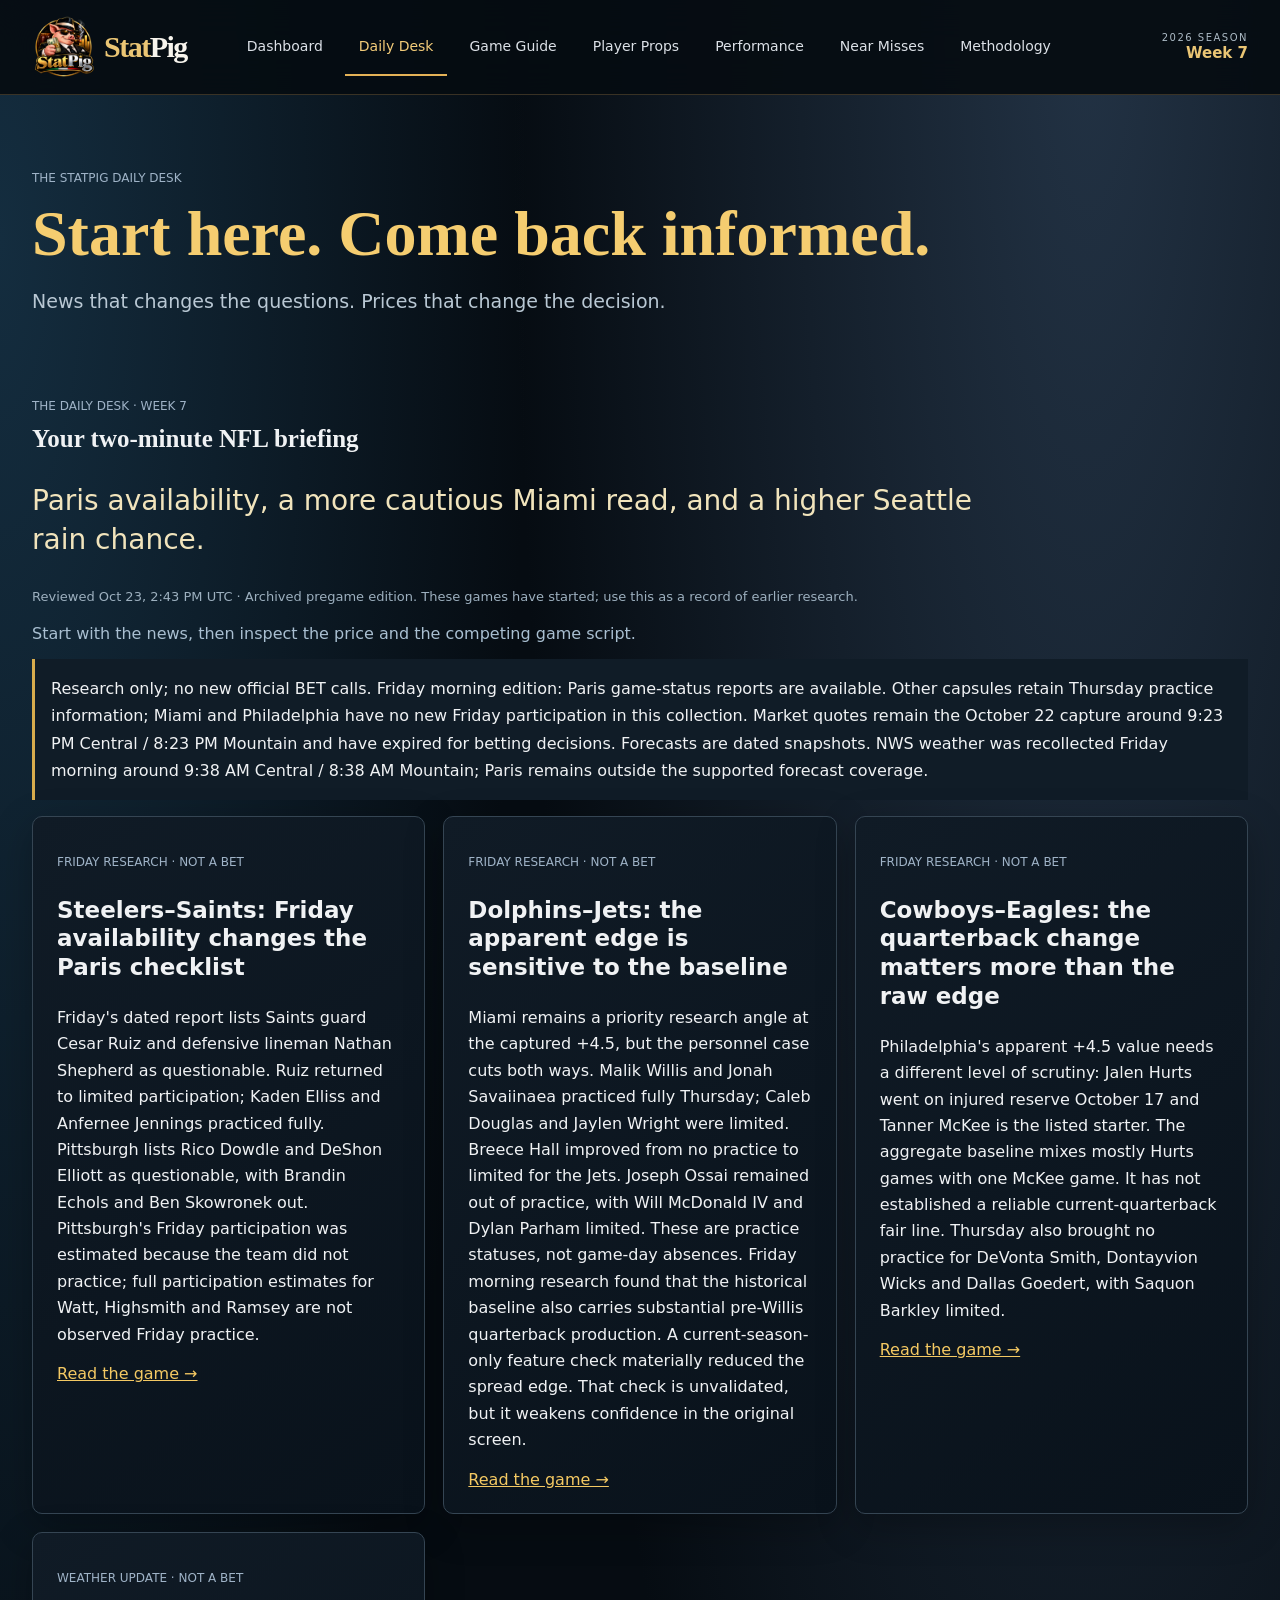
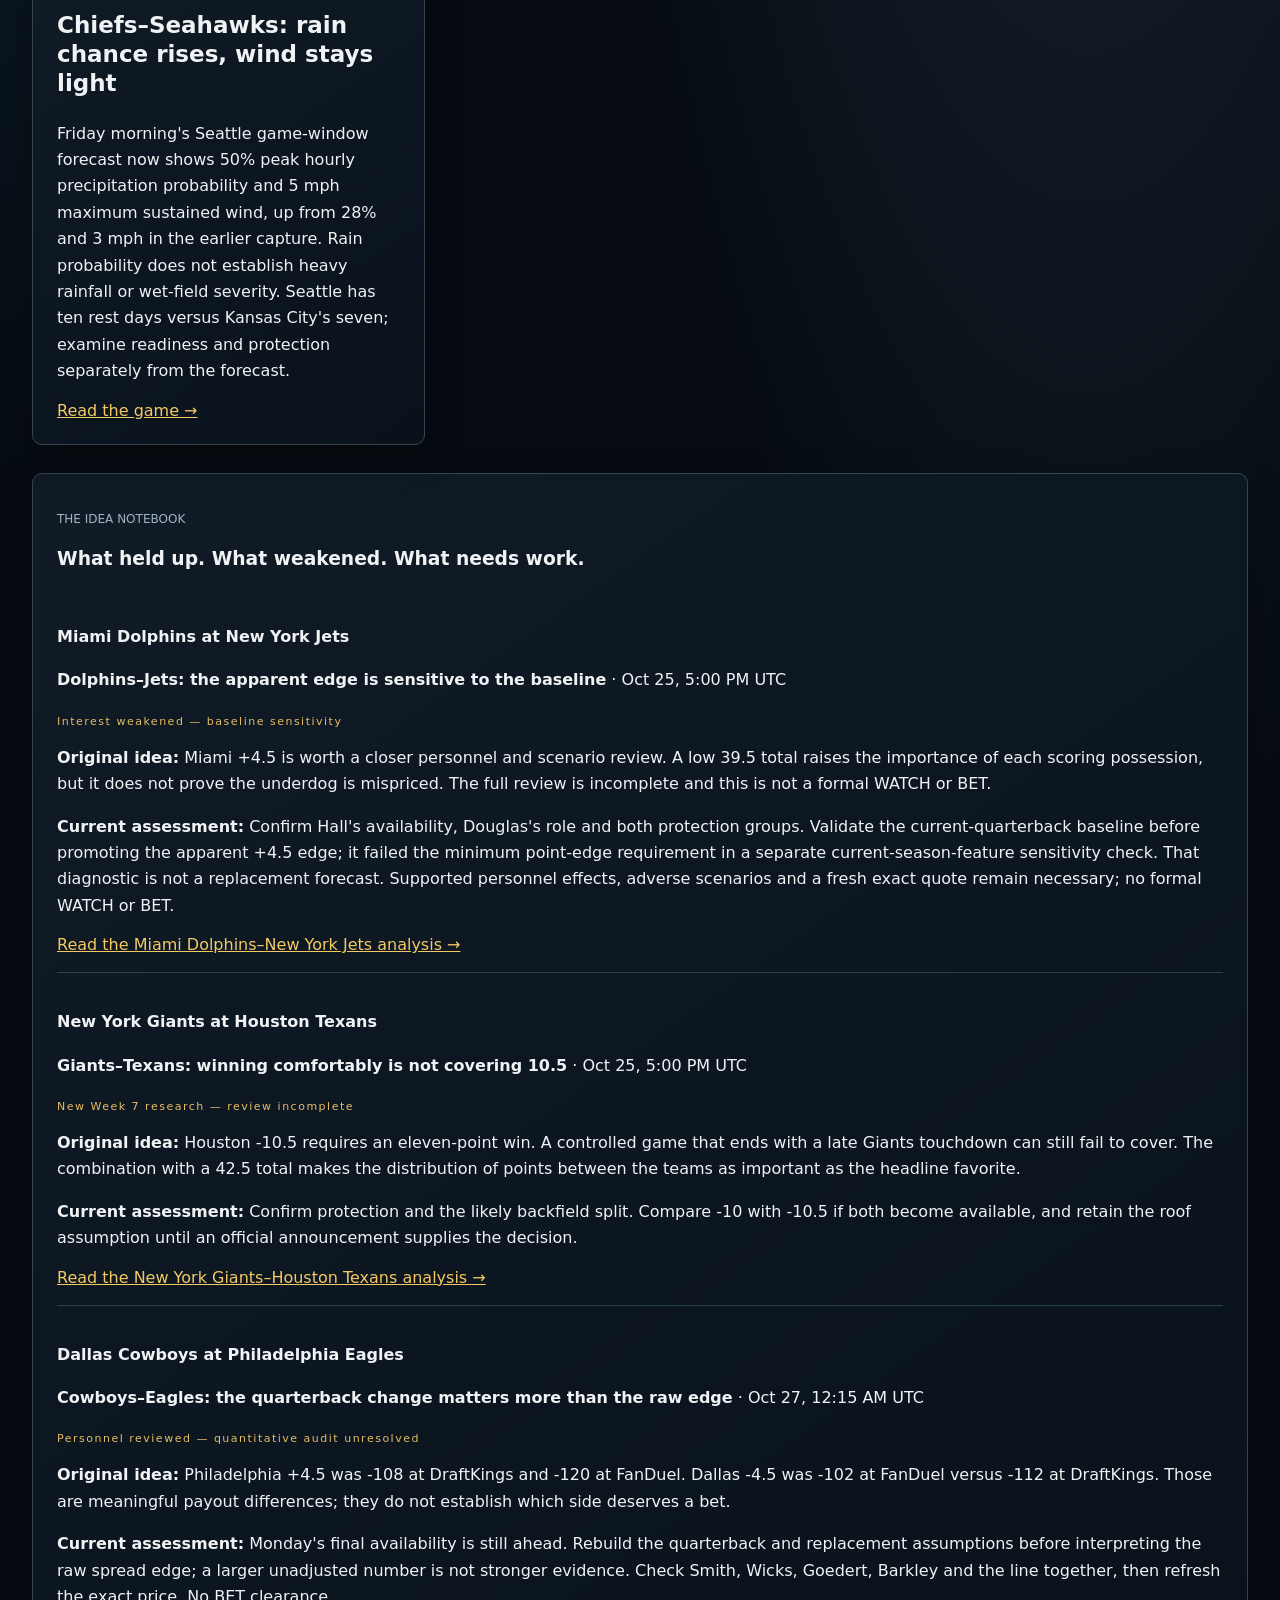
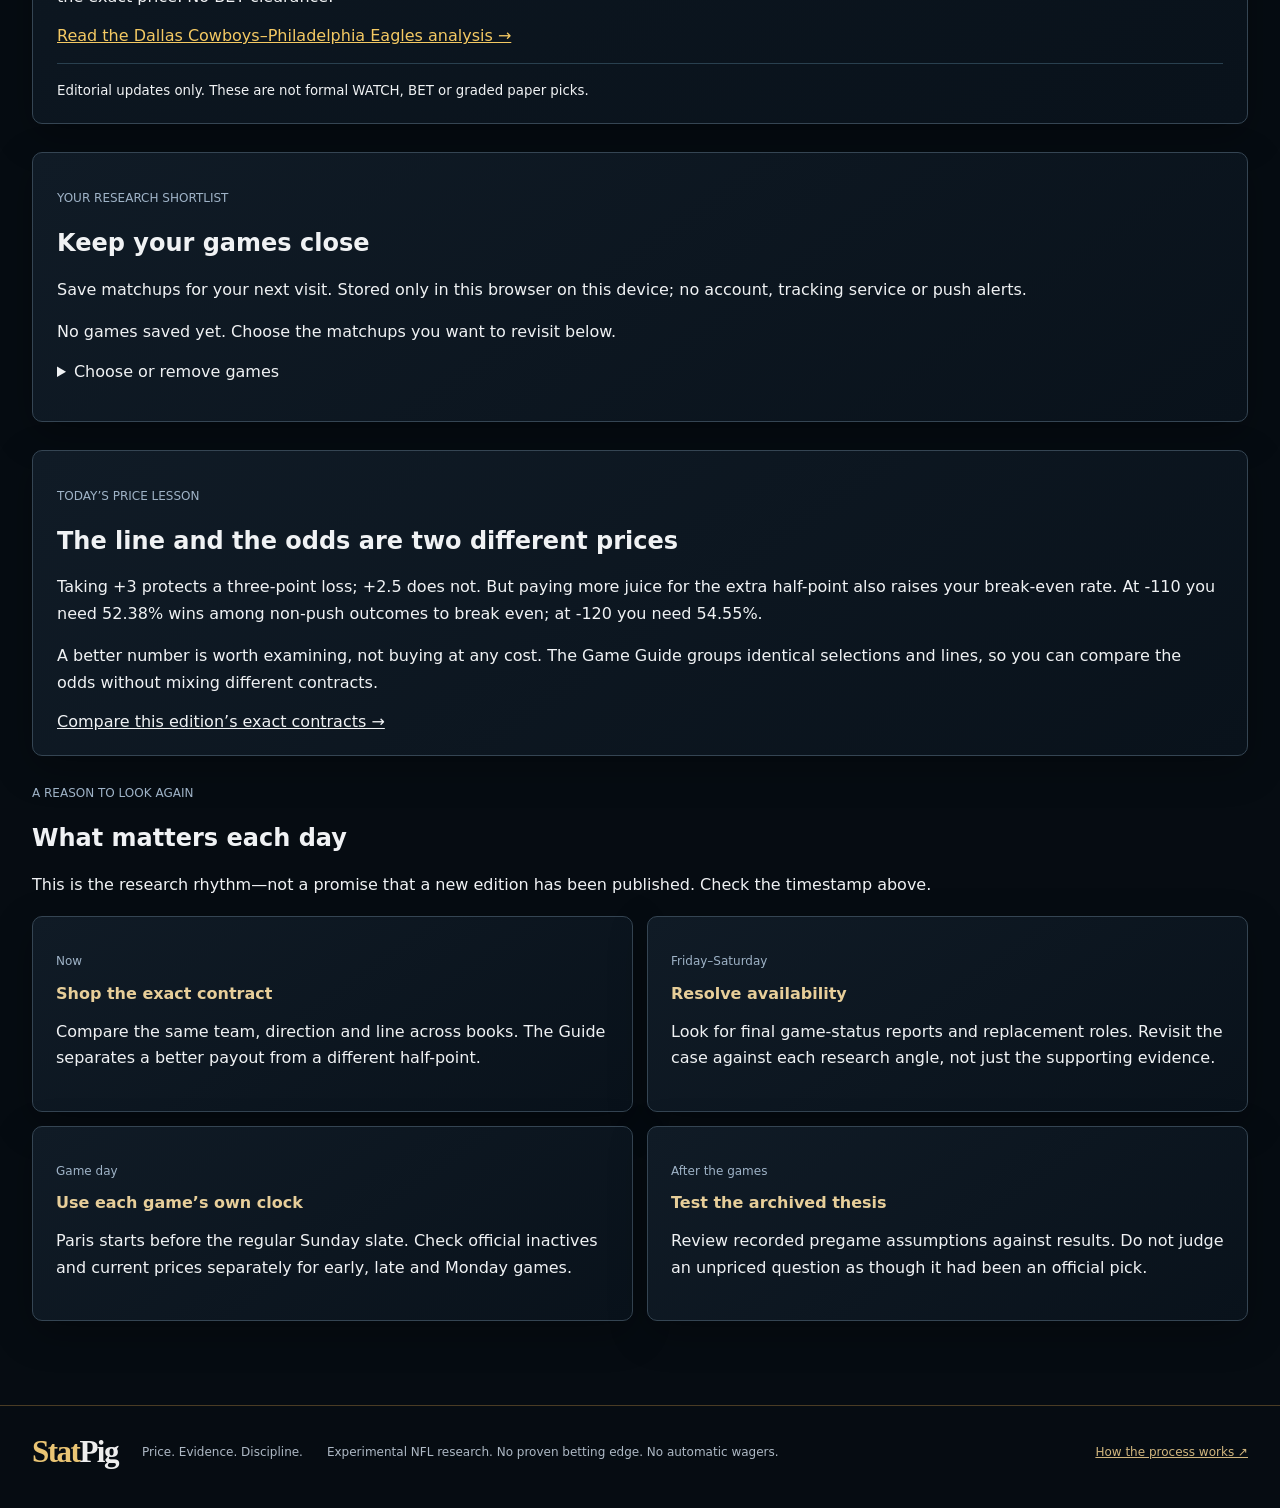
==== commit 3a8251aa: "Refresh Friday stadium forecasts and Seattle context Refresh the 12 supported stadium forecasts with" ====
--- a/daily.html
+++ b/daily.html
@@ -1,3 +1,3 @@
 <!doctype html><html lang="en"><head><meta charset="utf-8"><meta name="viewport" content="width=device-width,initial-scale=1"><title>Daily Desk · StatPig</title><link rel="stylesheet" href="styles.css?v=17-week3-desk"><meta name="theme-color" content="#060c12"><meta name="description" content="StatPig NFL research: source-backed analysis, disciplined price gates, and transparent prospective performance."></head><body>
 <a class="skip-link" href="#main-content">Skip to content</a><header class="topbar"><div class="site-header"><a class="wordmark" href="index.html" aria-label="StatPig home"><img src="statpig-mascot.png" alt="" width="66" height="66"><span>Stat<span>Pig</span></span></a><nav class="nav" aria-label="Main navigation"><a href="index.html">Dashboard</a><a href="daily.html" class="active" aria-current="page">Daily Desk</a><a href="guide.html">Game Guide</a><a href="props.html">Player Props</a><a href="results.html">Performance</a><a href="research.html">Near Misses</a><a href="methodology.html">Methodology</a></nav><div class="weekbox"><span>NFL Research</span><strong>Evidence first</strong></div></div></header>
-<main id="main-content" class="shell"><section class="guide-intro"><p class="eyebrow">THE STATPIG DAILY DESK</p><h1>Start here. Come back informed.</h1><p>News that changes the questions. Prices that change the decision.</p></section><div id="daily-content"></div></main><footer class="footer" id="about"><a class="footer-brand" href="index.html">Stat<span>Pig</span></a><p>Price. Evidence. Discipline.</p><p class="fineprint">Experimental NFL research. No proven betting edge. No automatic wagers.</p><a href="methodology.html">How the process works ↗</a></footer><script src="shared.js?v=17-week3-desk"></script><script src="guide-data.js?v=20261023-friday"></script><script src="daily-data.js?v=20261023-friday"></script><script src="daily.js?v=20261023-friday"></script></body></html>+<main id="main-content" class="shell"><section class="guide-intro"><p class="eyebrow">THE STATPIG DAILY DESK</p><h1>Start here. Come back informed.</h1><p>News that changes the questions. Prices that change the decision.</p></section><div id="daily-content"></div></main><footer class="footer" id="about"><a class="footer-brand" href="index.html">Stat<span>Pig</span></a><p>Price. Evidence. Discipline.</p><p class="fineprint">Experimental NFL research. No proven betting edge. No automatic wagers.</p><a href="methodology.html">How the process works ↗</a></footer><script src="shared.js?v=17-week3-desk"></script><script src="guide-data.js?v=20261023-weather"></script><script src="daily-data.js?v=20261023-weather"></script><script src="daily.js?v=20261023-weather"></script></body></html>
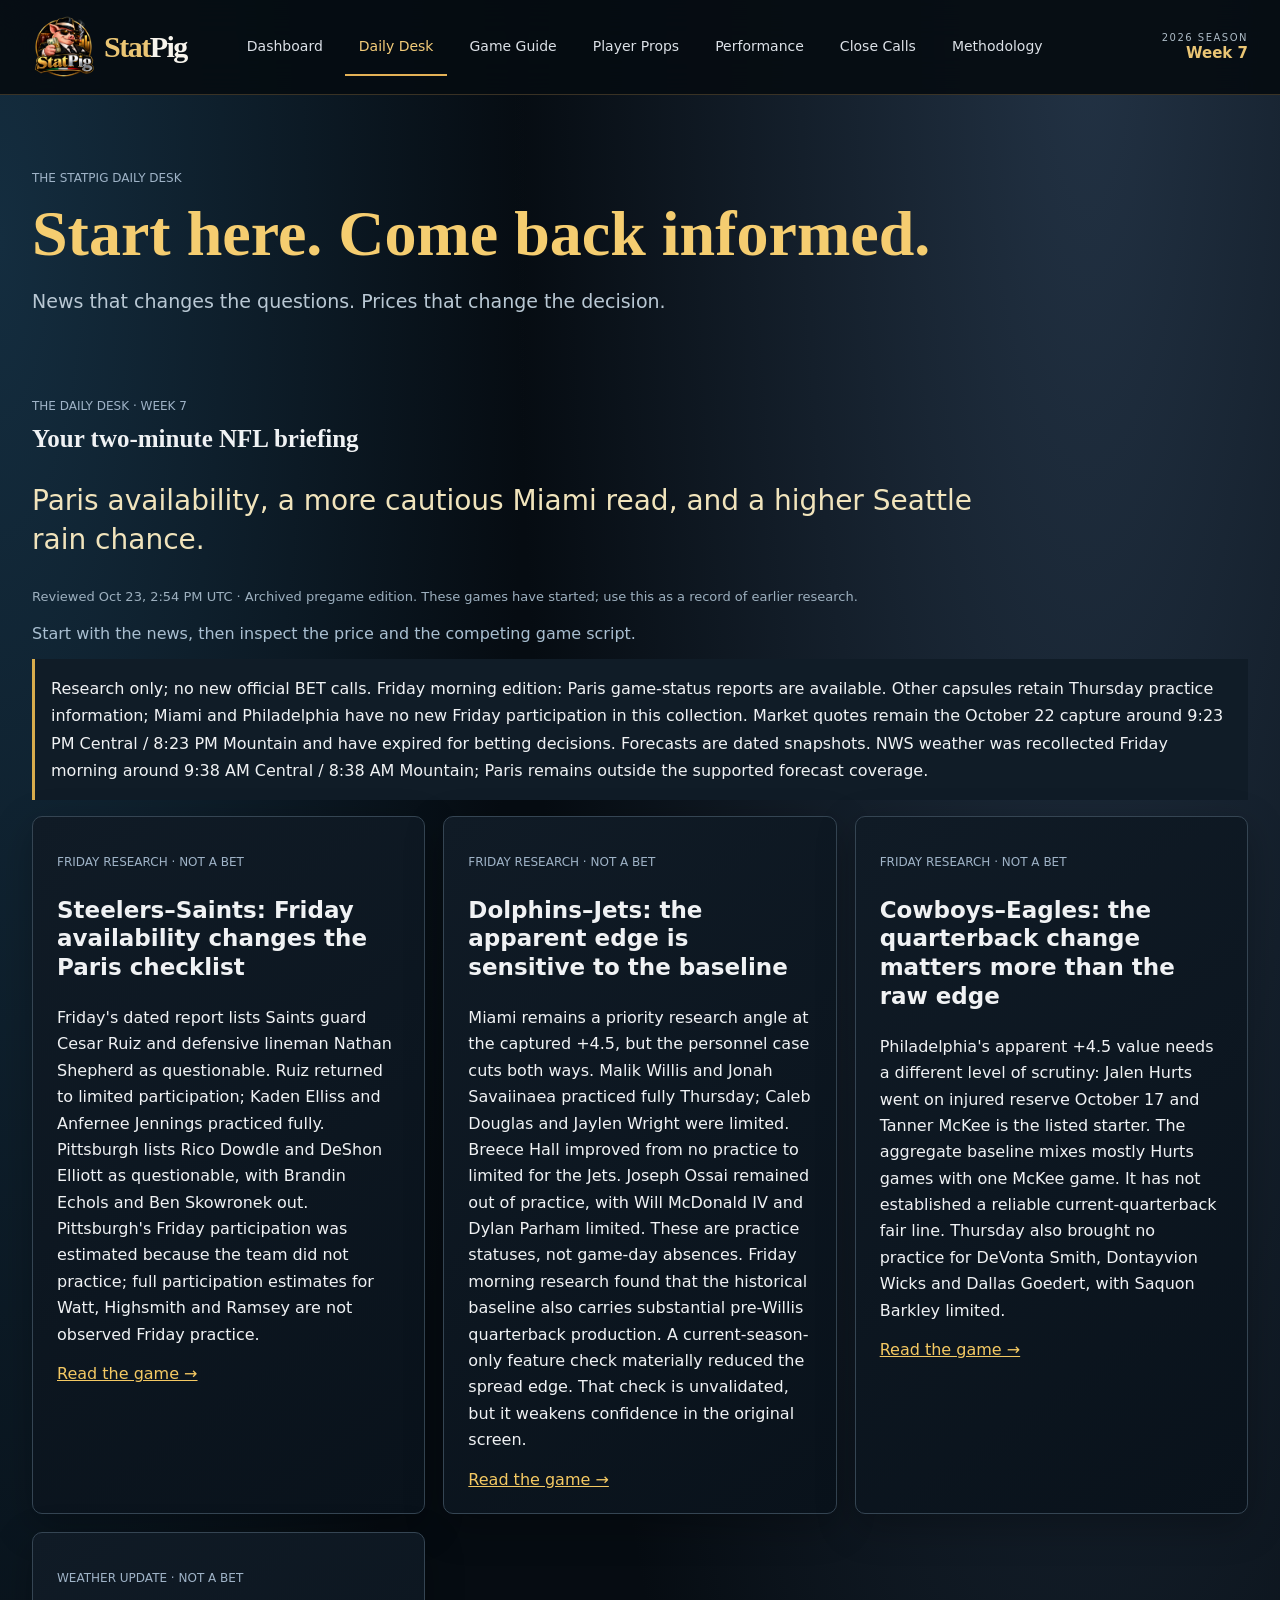
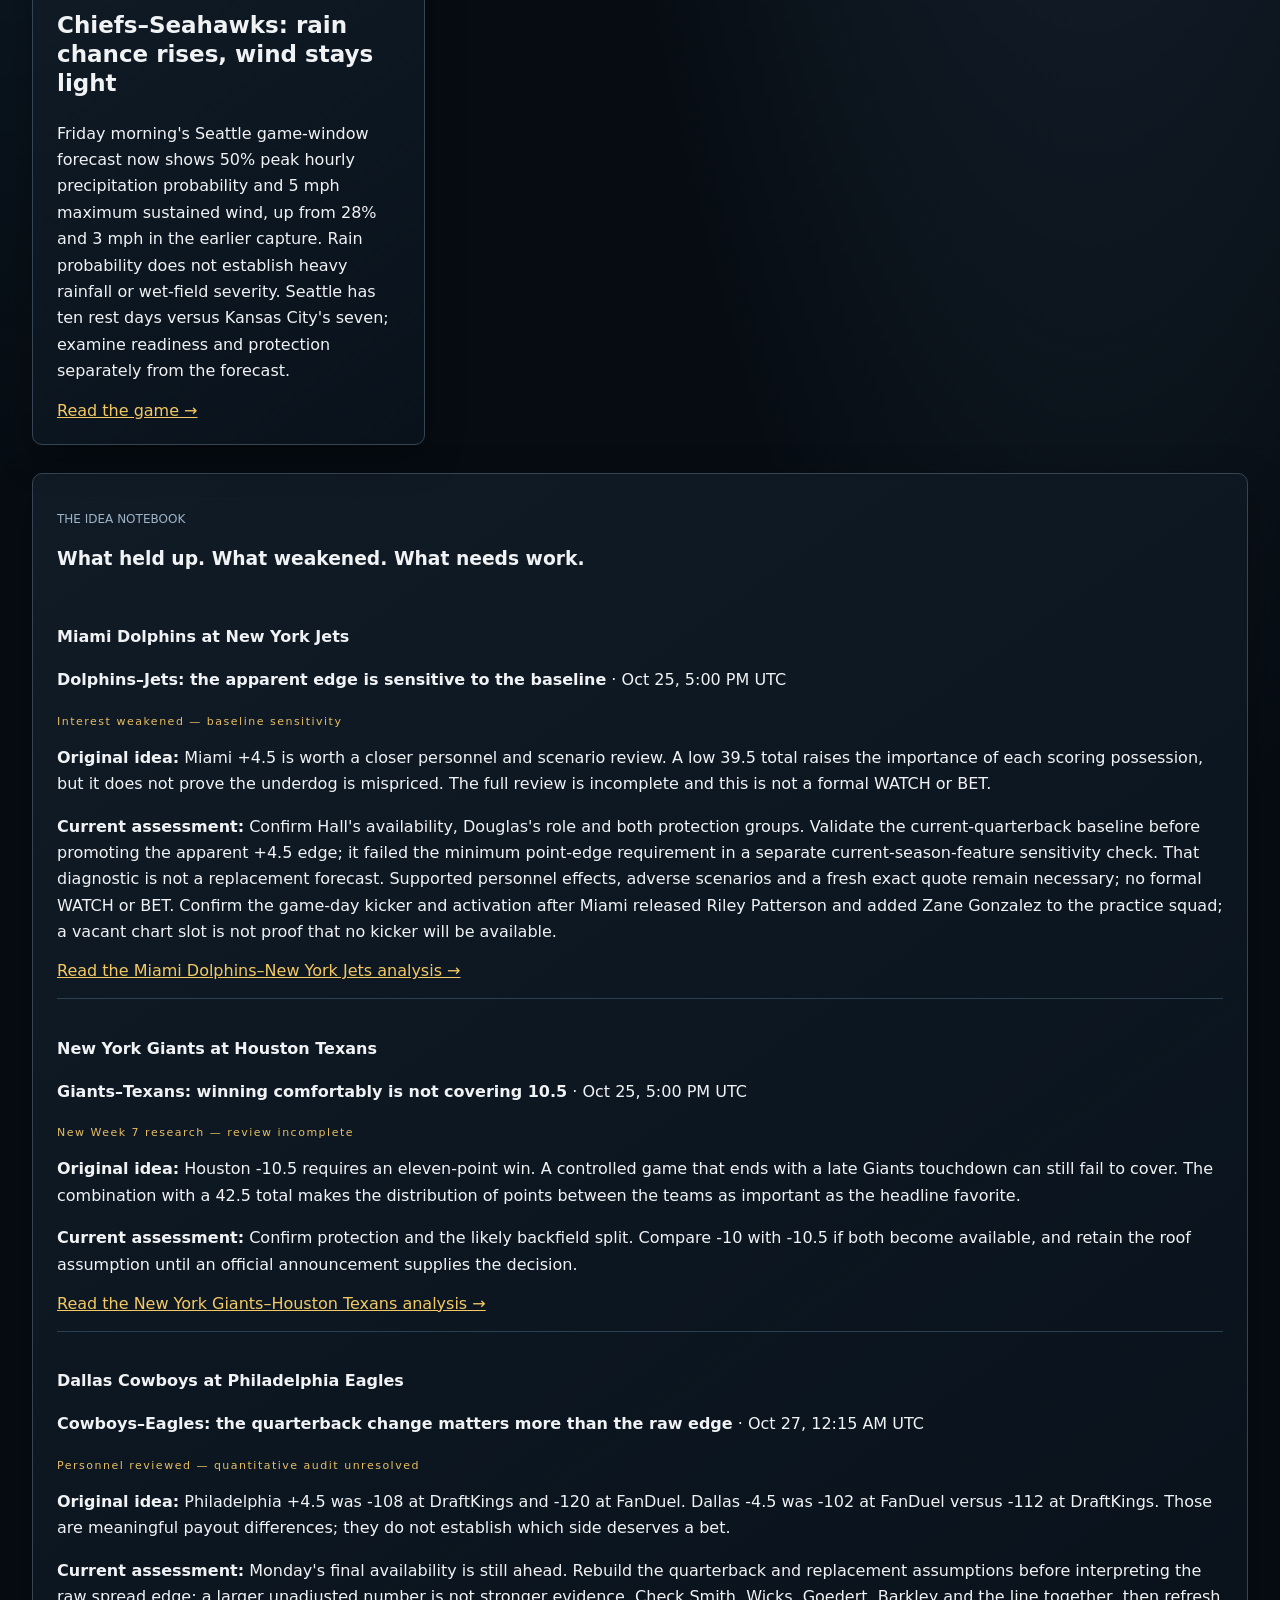
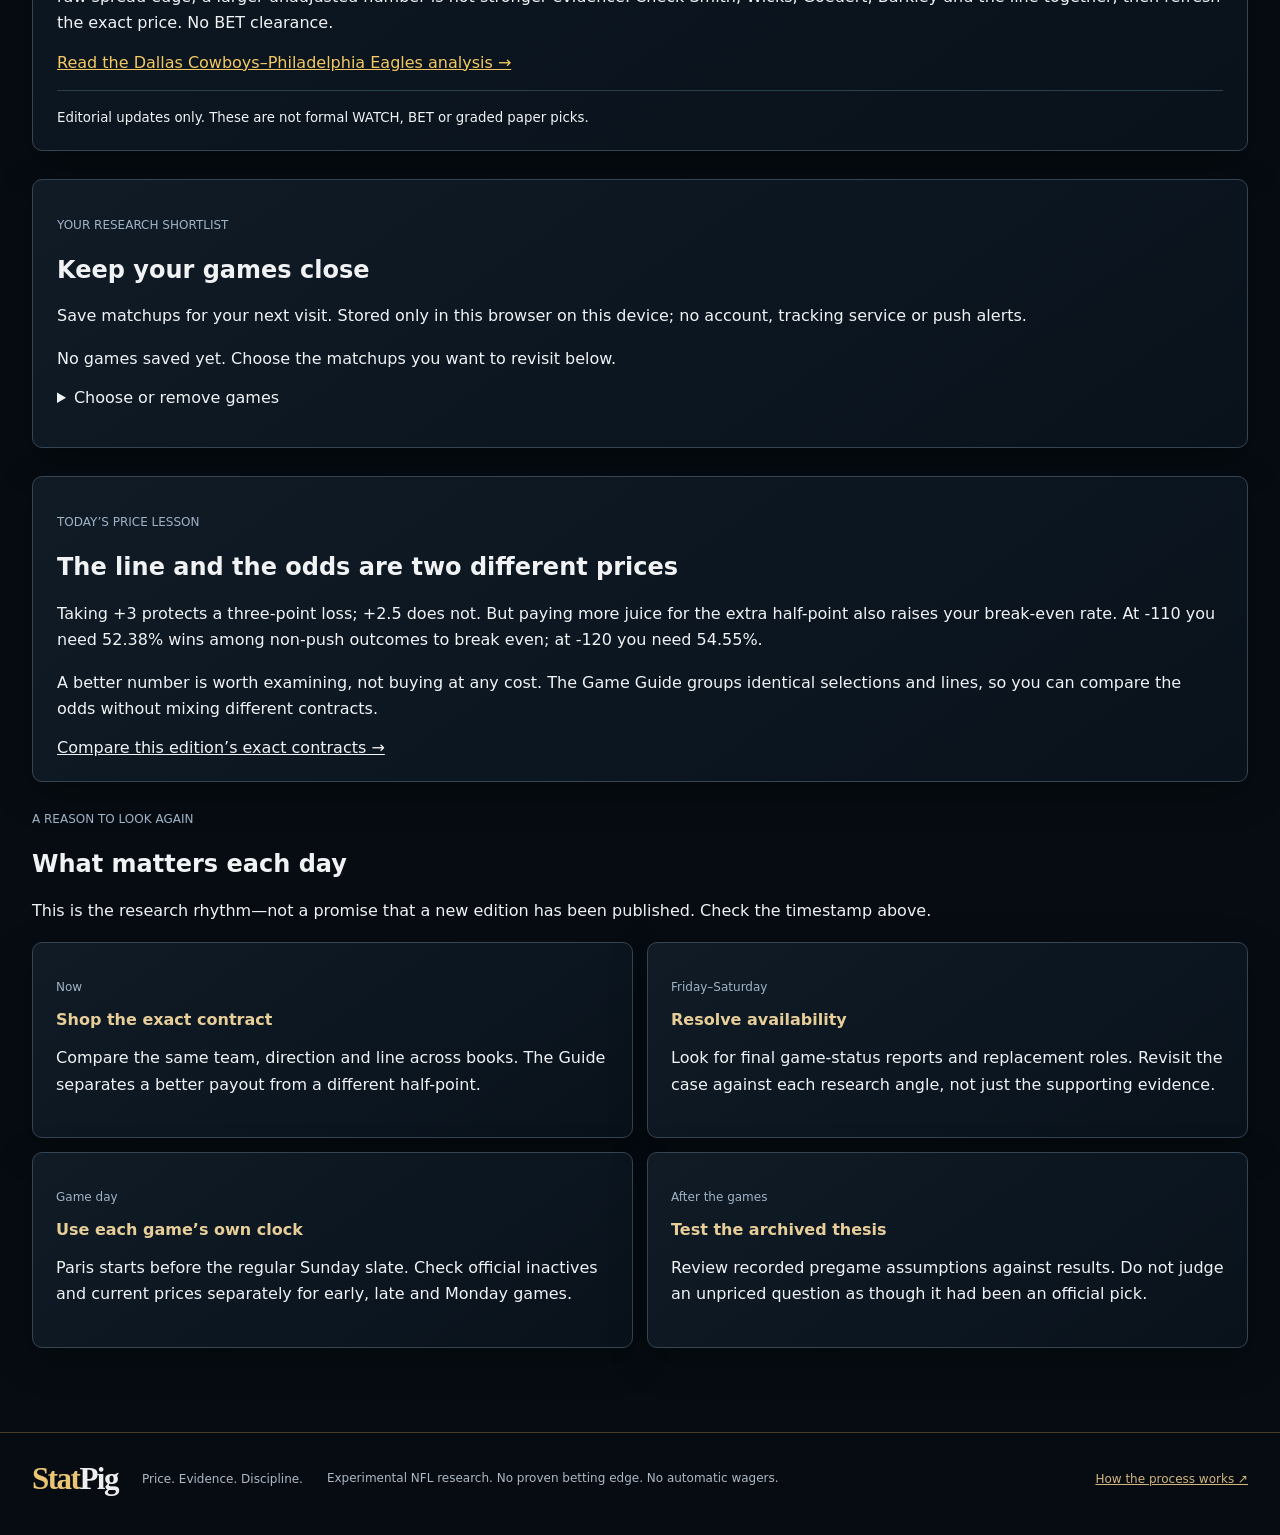
==== commit cc1225d8: "Add Close Calls paper research page Add a separate paper-lean shortlist showing the exact captured c" ====
--- a/daily.html
+++ b/daily.html
@@ -1,3 +1,3 @@
 <!doctype html><html lang="en"><head><meta charset="utf-8"><meta name="viewport" content="width=device-width,initial-scale=1"><title>Daily Desk · StatPig</title><link rel="stylesheet" href="styles.css?v=17-week3-desk"><meta name="theme-color" content="#060c12"><meta name="description" content="StatPig NFL research: source-backed analysis, disciplined price gates, and transparent prospective performance."></head><body>
-<a class="skip-link" href="#main-content">Skip to content</a><header class="topbar"><div class="site-header"><a class="wordmark" href="index.html" aria-label="StatPig home"><img src="statpig-mascot.png" alt="" width="66" height="66"><span>Stat<span>Pig</span></span></a><nav class="nav" aria-label="Main navigation"><a href="index.html">Dashboard</a><a href="daily.html" class="active" aria-current="page">Daily Desk</a><a href="guide.html">Game Guide</a><a href="props.html">Player Props</a><a href="results.html">Performance</a><a href="research.html">Near Misses</a><a href="methodology.html">Methodology</a></nav><div class="weekbox"><span>NFL Research</span><strong>Evidence first</strong></div></div></header>
+<a class="skip-link" href="#main-content">Skip to content</a><header class="topbar"><div class="site-header"><a class="wordmark" href="index.html" aria-label="StatPig home"><img src="statpig-mascot.png" alt="" width="66" height="66"><span>Stat<span>Pig</span></span></a><nav class="nav" aria-label="Main navigation"><a href="index.html">Dashboard</a><a href="daily.html" class="active" aria-current="page">Daily Desk</a><a href="guide.html">Game Guide</a><a href="props.html">Player Props</a><a href="results.html">Performance</a><a href="close-calls.html">Close Calls</a><a href="methodology.html">Methodology</a></nav><div class="weekbox"><span>NFL Research</span><strong>Evidence first</strong></div></div></header>
 <main id="main-content" class="shell"><section class="guide-intro"><p class="eyebrow">THE STATPIG DAILY DESK</p><h1>Start here. Come back informed.</h1><p>News that changes the questions. Prices that change the decision.</p></section><div id="daily-content"></div></main><footer class="footer" id="about"><a class="footer-brand" href="index.html">Stat<span>Pig</span></a><p>Price. Evidence. Discipline.</p><p class="fineprint">Experimental NFL research. No proven betting edge. No automatic wagers.</p><a href="methodology.html">How the process works ↗</a></footer><script src="shared.js?v=17-week3-desk"></script><script src="guide-data.js?v=20261023-weather"></script><script src="daily-data.js?v=20261023-weather"></script><script src="daily.js?v=20261023-weather"></script></body></html>
